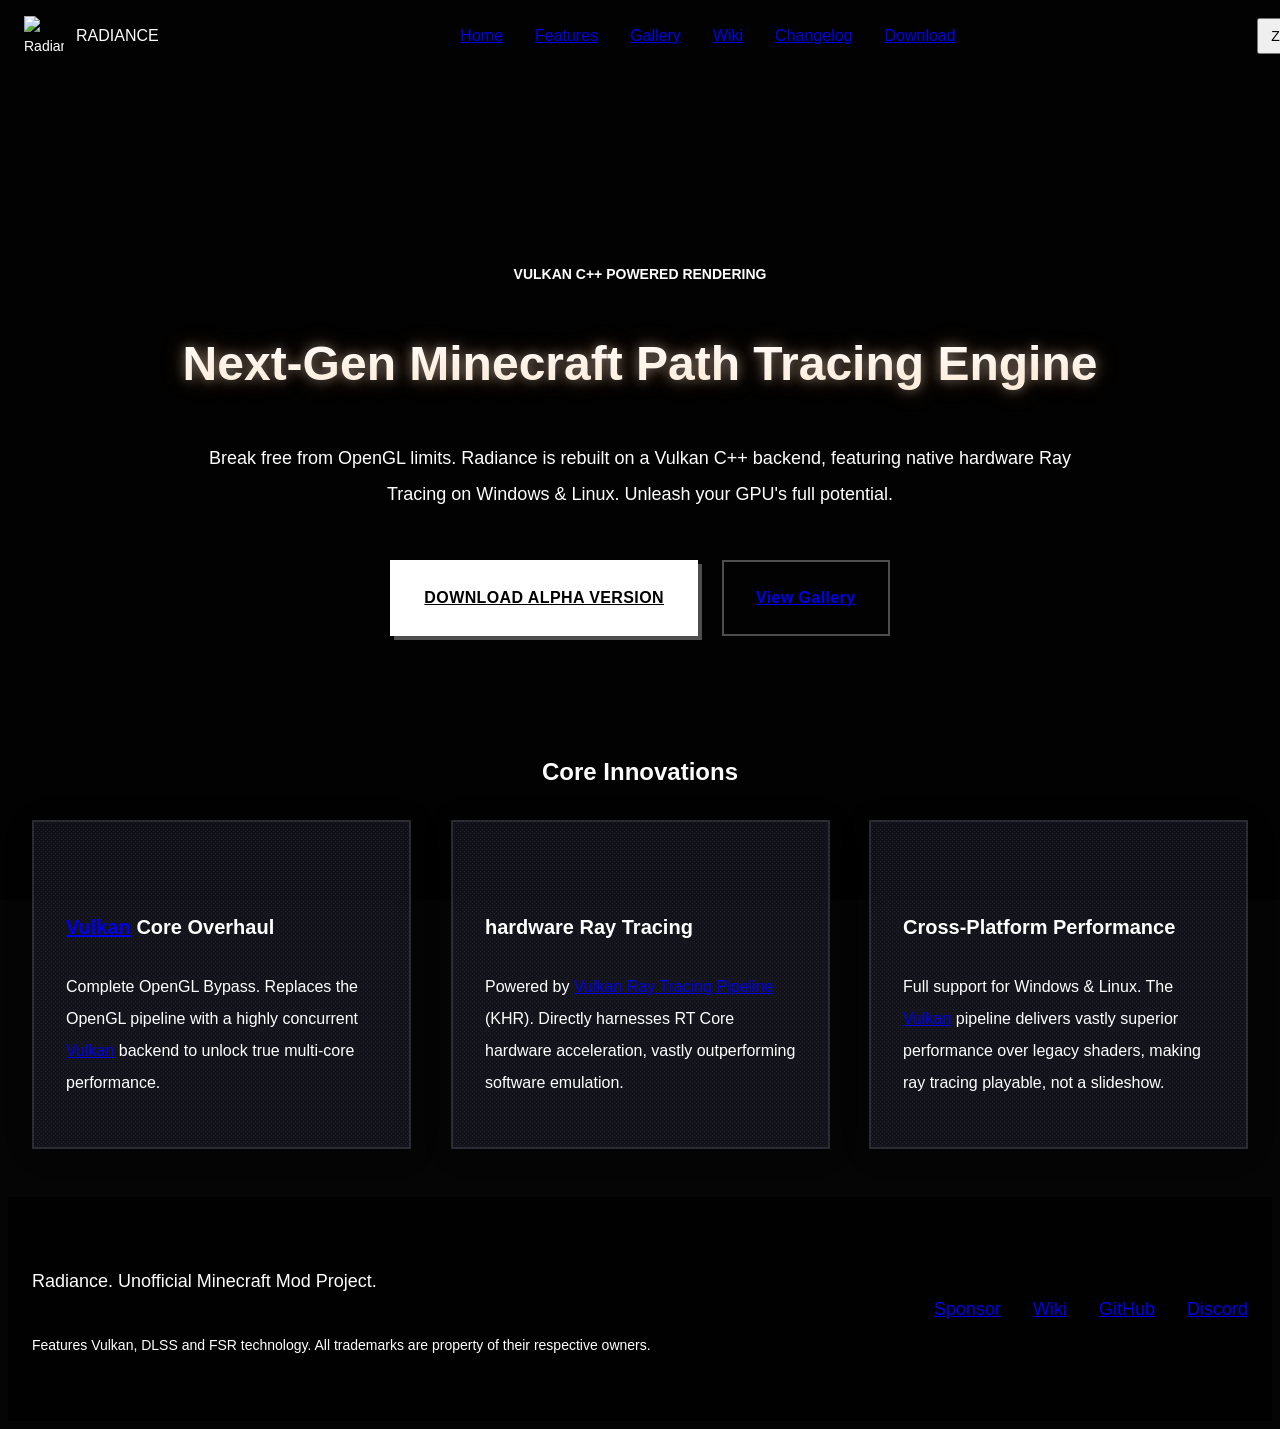
==== index.html @ 568f891e "fix: cache-bust static assets with ?v=0.1.6 and add EN fallback text for new i18n elements" ====
<!DOCTYPE html>
<html lang="en">
<head>
    <meta charset="UTF-8">
    <meta name="viewport" content="width=device-width, initial-scale=1.0">
    <title>Radiance - Minecraft Ray Tracing Mod</title>
    <link rel="icon" href="resources/logo-radiance.webp" type="image/webp">
    <meta name="description" content="Radiance - Next-Gen Minecraft Path Tracing engine mod. Rebuilt on Vulkan C++ backend, featuring native Hardware Ray Tracing support.">
    <meta name="keywords" content="Minecraft, Shader, Ray Tracing, Vulkan, Rendering, Mod, Radiance">
    <!-- Open Graph / Facebook -->
    <meta property="og:type" content="website">
    <meta property="og:url" content="https://www.minecraft-radiance.com/">
    <meta property="og:title" content="Radiance - Minecraft Ray Tracing Mod">
    <meta property="og:description" content="Radiance - Next-Gen Minecraft Path Tracing engine mod. Rebuilt on Vulkan C++ backend, featuring native Hardware Ray Tracing support.">
    <meta property="og:image" content="https://www.minecraft-radiance.com/resources/logo-radiance.webp">
    <!-- Twitter -->
    <meta property="twitter:card" content="summary_large_image">
    <meta property="twitter:url" content="https://www.minecraft-radiance.com/">
    <meta property="twitter:title" content="Radiance - Minecraft Ray Tracing Mod">
    <meta property="twitter:description" content="Radiance - Next-Gen Minecraft Path Tracing engine mod. Rebuilt on Vulkan C++ backend, featuring native Hardware Ray Tracing support.">
    <meta property="twitter:image" content="https://www.minecraft-radiance.com/resources/logo-radiance.webp">
    <!-- Preload critical font -->
    <link rel="preload" href="fonts/fusion-pixel/fusion-pixel-10px-monospaced-latin.ttf.woff2" as="font" type="font/woff2" crossorigin>

    <link rel="canonical" href="https://www.minecraft-radiance.com/">

    <script type="application/ld+json">
    {
      "@context": "https://schema.org",
      "@type": "SoftwareApplication",
      "name": "Radiance - Minecraft Ray Tracing Mod",
      "applicationCategory": "GameApplication",
      "operatingSystem": "Windows, Linux",
      "description": "Next-Gen Minecraft Path Tracing engine mod. Rebuilt on Vulkan C++ backend, featuring native Hardware Ray Tracing support.",
      "url": "https://www.minecraft-radiance.com/",
      "offers": {
        "@type": "Offer",
        "price": "0",
        "priceCurrency": "USD"
      }
    }
    </script>

    <!-- DNS preconnect for third-party CDNs -->
    <link rel="dns-prefetch" href="https://cdn.tailwindcss.com">
    <link rel="preconnect" href="https://cdn.tailwindcss.com">
    <link rel="dns-prefetch" href="https://unpkg.com">
    <link rel="preconnect" href="https://unpkg.com">
    <link rel="dns-prefetch" href="https://image.puxuan.cc">
    <link rel="preconnect" href="https://image.puxuan.cc">

    <!-- Critical inline styles (layout before Tailwind CDN loads asynchronously) -->
    <style>
        body{background:#050505;color:#fff;font-family:'Fusion Pixel',sans-serif;overflow-x:hidden;line-height:2;font-size:14px}
        #video-background{position:fixed;top:0;left:0;width:100%;height:100%;object-fit:cover;z-index:-2}
        #video-overlay{position:fixed;top:0;left:0;width:100%;height:100%;z-index:-1;pointer-events:none}
        #navbar{position:fixed;top:0;left:0;right:0;z-index:50;display:flex;justify-content:space-between;align-items:center;padding:1rem 1.5rem}
        #app-container{padding-top:5rem;min-height:100vh}
        .page-view{display:none}.page-view.active{display:block}
        .fixed{position:fixed}.hidden{display:none}.flex{display:flex}.flex-col{flex-direction:column}
        .items-center{align-items:center}.justify-center{justify-content:center}.justify-between{justify-content:space-between}
        .w-full{width:100%}.h-full{height:100%}.object-cover{object-fit:cover}
        .grid{display:grid}.grid-cols-1{grid-template-columns:repeat(1,minmax(0,1fr))}.gap-10{gap:2.5rem}
        .px-6{padding-left:1.5rem;padding-right:1.5rem}.py-12{padding-top:3rem;padding-bottom:3rem}.p-8{padding:2rem}
        .space-x-3>*+*{margin-left:.75rem}.space-x-4>*+*{margin-left:1rem}.space-x-8>*+*{margin-left:2rem}
        .space-y-6>*+*{margin-top:1.5rem}.mb-8{margin-bottom:2rem}.mb-10{margin-bottom:2.5rem}.mb-12{margin-bottom:3rem}
        .mx-auto{margin-left:auto;margin-right:auto}.max-w-5xl{max-width:64rem}.max-w-4xl{max-width:56rem}.max-w-7xl{max-width:80rem}
        .relative{position:relative}.z-10{z-index:10}.z-40{z-index:40}.z-50{z-index:50}.text-center{text-align:center}
        .inset-0{top:0;right:0;bottom:0;left:0}.min-h-\[80vh\]{min-height:80vh}.min-h-\[300px\]{min-height:300px}
        .min-h-screen{min-height:100vh}.border-b{border-bottom-width:1px}.border-t-4{border-top-width:4px}
        .aspect-video{aspect-ratio:16/9}.pointer-events-none{pointer-events:none}.uppercase{text-transform:uppercase}
        .cursor-pointer{cursor:pointer}.overflow-hidden{overflow:hidden}
        .translate-x-full{transform:translateX(100%)}
        .bg-black\/80{background:rgba(0,0,0,.8)}.bg-black\/95{background:rgba(0,0,0,.95)}.bg-black\/50{background:rgba(0,0,0,.5)}
        .w-10{width:2.5rem}.h-10{height:2.5rem}
        .px-8{padding-left:2rem;padding-right:2rem}.py-5{padding-top:1.25rem;padding-bottom:1.25rem}
        .px-3{padding-left:.75rem;padding-right:.75rem}.py-2{padding-top:.5rem;padding-bottom:.5rem}
        .space-y-8>*+*{margin-top:2rem}.mb-6{margin-bottom:1.5rem}
        .text-sm{font-size:.875rem}.text-base{font-size:1rem}.text-lg{font-size:1.125rem}
        .text-xl{font-size:1.25rem}.text-2xl{font-size:1.5rem}.text-5xl{font-size:3rem;line-height:1.25}
        .font-bold{font-weight:700}.tracking-wide{letter-spacing:.025em}
        .sm\:inline{display:inline}
        @media(min-width:640px){
            .sm\:text-base{font-size:1rem}
        }
        @media(min-width:768px){
            .md\:flex{display:flex}.md\:hidden{display:none}.md\:flex-row{flex-direction:row}
            .md\:grid-cols-3{grid-template-columns:repeat(3,minmax(0,1fr))}.md\:-mt-32{margin-top:-8rem}
            .md\:space-y-0>*+*{margin-top:0}.md\:space-x-6>*+*{margin-left:1.5rem}
        }
    </style>

    <!-- 引入外部样式表 (包含字体定义和 Firefox 优化) -->
    <!-- NOTE: bump ?v= on every release to bust CDN/browser cache for static assets -->
    <link rel="stylesheet" href="css/style.css?v=0.1.6">
</head>
<body>

    <!-- 视频背景 -->
    <video loop muted playsinline id="video-background" class="transition-opacity duration-1000 opacity-30">
        <!-- Source injected via JS for performance -->
        Your web browser does not support / 您的浏览器不支持 HTML5 视频。
    </video>
    <!-- 视频遮罩层 (用于替代滤镜以提升性能) -->
    <div id="video-overlay"></div>

    <!-- 导航栏 -->
    <nav class="fixed w-full z-50 px-6 py-4 flex justify-between items-center transition-all duration-300 border-b border-transparent bg-[#0a0a0a]/80 backdrop-blur-md" id="navbar">
        <div class="flex items-center space-x-3 cursor-pointer" id="logo-home">
            <div class="w-10 h-10 rounded-none flex items-center justify-center border-2 border-white/50 shadow-[2px_2px_0px_rgba(255,255,255,0.3)] bg-black">
                <img src="resources/logo-radiance.webp" alt="Radiance Logo" width="40" height="40" class="w-full h-full object-cover js-logo-img">
            </div>
            <span class="text-white text-base md:text-lg tracking-widest hidden sm:inline">RADIANCE</span>
        </div>
        
        <!-- 导航链接：注意 href 变成了 hash 地址 -->
        <div class="hidden md:flex space-x-8 text-base text-gray-300">
            <a href="#home" class="hover:text-orange-400 transition-colors nav-link active" data-page="home" data-i18n="nav.home">Home</a>
            <a href="#features" class="hover:text-orange-400 transition-colors nav-link" data-page="features" data-i18n="nav.features">Features</a>
            <a href="#gallery" class="hover:text-orange-400 transition-colors nav-link" data-page="gallery" data-i18n="nav.gallery">Gallery</a>
            <a href="#docs" class="hover:text-orange-400 transition-colors nav-link" data-page="docs" data-i18n="nav.docs">Wiki</a>
            <a href="#changelog" class="hover:text-orange-400 transition-colors nav-link" data-page="changelog" data-i18n="nav.changelog">Changelog</a>
            <a href="#download" class="hover:text-orange-400 transition-colors nav-link" data-page="download" data-i18n="nav.download">Download</a>
        </div>

        <div class="flex items-center space-x-4">
             <button id="lang-toggle" class="text-sm px-3 py-2 border border-white/30 hover:bg-white/10 transition-all uppercase">
                EN
            </button>
            <!-- 移动端菜单按钮 (简化版) -->
            <button id="mobile-menu-btn" class="md:hidden text-white">
                <i data-lucide="menu" class="w-6 h-6"></i>
            </button>
        </div>
    </nav>

    <!-- 移动端菜单 -->
    <div id="mobile-menu" class="fixed inset-0 z-40 bg-black/95 flex flex-col items-center justify-center space-y-8 transition-transform duration-300 translate-x-full md:hidden">
        <button id="mobile-menu-close" class="absolute top-6 right-6 text-white">
            <i data-lucide="x" class="w-8 h-8"></i>
        </button>
        <a href="#home" class="text-2xl text-gray-300 hover:text-orange-400 mobile-nav-link" data-i18n="nav.home">Home</a>
        <a href="#features" class="text-2xl text-gray-300 hover:text-orange-400 mobile-nav-link" data-i18n="nav.features">Features</a>
        <a href="#gallery" class="text-2xl text-gray-300 hover:text-orange-400 mobile-nav-link" data-i18n="nav.gallery">Gallery</a>
        <a href="#docs" class="text-2xl text-gray-300 hover:text-orange-400 mobile-nav-link" data-i18n="nav.docs">Wiki</a>
        <a href="#changelog" class="text-2xl text-gray-300 hover:text-orange-400 mobile-nav-link" data-i18n="nav.changelog">Changelog</a>
        <a href="#download" class="text-2xl text-gray-300 hover:text-orange-400 mobile-nav-link" data-i18n="nav.download">Download</a>
    </div>

    <!-- 页面容器 -->
    <main id="app-container" class="pt-20 min-h-screen">
        
        <!-- ==================== 首页视图 (Home) ==================== -->
        <div id="view-home" class="page-view active">
            <!-- 英雄区 -->
<section class="relative min-h-[80vh] flex flex-col justify-center items-center px-6">
                <div class="text-center max-w-5xl z-10">
                    <div class="text-orange-500 text-sm md:text-xl mb-8 animate-pulse tracking-[0.3em] font-bold" data-i18n="hero.subtitle">VULKAN C++ POWERED RENDERING</div>
                    <h1 class="text-5xl md:text-8xl mb-10 hero-text gradient-text leading-tight" data-i18n="hero.title">Next-Gen Minecraft Path Tracing Engine</h1>
                    <p class="text-lg md:text-xl text-gray-300 mb-12 max-w-4xl mx-auto leading-relaxed" data-i18n="hero.desc">Break free from OpenGL limits. Radiance is rebuilt on a Vulkan C++ backend, featuring native hardware Ray Tracing on Windows &amp; Linux. Unleash your GPU's full potential.</p>
                    <div class="flex flex-col md:flex-row space-y-6 md:space-y-0 md:space-x-6 justify-center">
                        <a href="#download" class="btn-primary px-8 py-5 text-sm sm:text-base flex items-center justify-center font-bold tracking-wide">
                            <i data-lucide="zap" class="mr-3 w-5 h-5"></i> <span data-i18n="hero.btn_download">Download Alpha Version</span>
                        </a>
                        <a href="#gallery" class="btn-glass px-8 py-5 text-sm sm:text-base flex items-center justify-center font-bold tracking-wide" data-i18n="hero.btn_gallery">View Gallery</a>
                    </div>
                </div>
            </section>

            <!-- 特性展示 -->
            <section class="py-12 px-6 max-w-7xl mx-auto relative z-10 md:-mt-32">
                <div class="text-center mb-20">
                    <h2 class="text-2xl md:text-3xl mb-6 text-white" data-i18n="features.title">Core Innovations</h2>
                </div>
                <div class="grid grid-cols-1 md:grid-cols-3 gap-10">
                    <div class="glass p-8 hover:translate-y-[-4px] transition-all">
                        <i data-lucide="triangle" class="w-12 h-12 mb-6 text-orange-500"></i>
                        <h3 class="text-xl mb-6 text-orange-400 font-bold" data-i18n="features.card1.title">Vulkan Core Overhaul</h3>
                        <p class="text-gray-200 text-base leading-relaxed" data-i18n="features.card1.desc">Complete OpenGL Bypass. Replaces the pipeline with a highly concurrent Vulkan backend for true multi-core performance.</p>
                    </div>
                    <div class="glass p-8 hover:translate-y-[-4px] transition-all">
                        <i data-lucide="sun" class="w-12 h-12 mb-6 text-yellow-400"></i>
                        <h3 class="text-xl mb-6 text-yellow-300 font-bold" data-i18n="features.card2.title">hardware Ray Tracing</h3>
                        <p class="text-gray-200 text-base leading-relaxed" data-i18n="features.card2.desc">Powered by Vulkan Ray Tracing Pipeline (KHR). Directly harnesses RT Core hardware acceleration, vastly outperforming software emulation.</p>
                    </div>
                    <div class="glass p-8 hover:translate-y-[-4px] transition-all">
                        <i data-lucide="trending-up" class="w-12 h-12 mb-6 text-amber-400"></i>
                        <h3 class="text-xl mb-6 text-amber-300 font-bold" data-i18n="features.card3.title">Cross-Platform Performance</h3>
                        <p class="text-gray-200 text-base leading-relaxed" data-i18n="features.card3.desc">Full support for Windows &amp; Linux. The Vulkan pipeline delivers vastly superior performance over legacy shaders, making ray tracing playable, not a slideshow.</p>
                    </div>
                </div>
            </section>
        </div>

        <!-- ==================== 光影展示视图 (Gallery) ==================== -->
        <div id="view-gallery" class="page-view max-w-7xl mx-auto px-6 py-12">
            <div class="text-center mb-16">
                <h2 class="text-4xl md:text-7xl text-white mb-6" data-i18n="gallery.title"></h2>
                <p class="text-xl md:text-2xl text-gray-400 max-w-4xl mx-auto" data-i18n="gallery.subtitle"></p>
            </div>

            <div class="grid grid-cols-1 md:grid-cols-2 gap-8">
                <!-- 视频卡片 0: Alpha 0.1.6 Showcase (Newest) -->
                <div class="glass p-0 overflow-hidden group relative" id="video-v016-card">
                    <!-- English (YouTube) -->
                    <div id="video-v016-en" class="w-full aspect-video">
                        <iframe loading="lazy" class="w-full h-full" src="https://www.youtube.com/embed/YUqNnc0EWpU?si=GTm8GVUDuS21ZzAJ" title="YouTube video player" frameborder="0" allow="accelerometer; autoplay; clipboard-write; encrypted-media; gyroscope; picture-in-picture; web-share" referrerpolicy="strict-origin-when-cross-origin" allowfullscreen></iframe>
                    </div>
                    <!-- Chinese (Bilibili) -->
                    <div id="video-v016-zh" class="hidden w-full aspect-video">
                        <iframe loading="lazy" src="https://player.bilibili.com/player.html?isOutside=true&aid=117354579105548&bvid=BV1QTaH6fErT&cid=42309127433&p=1&autoplay=0" scrolling="no" border="0" frameborder="no" framespacing="0" allowfullscreen="true" class="w-full h-full"></iframe>
                    </div>
                    <div class="absolute bottom-0 left-0 w-full p-6 bg-gradient-to-t from-black to-transparent pointer-events-none">
                        <h3 class="text-orange-400 font-bold text-lg" data-i18n="gallery.video_v016.title">Alpha v0.1.6 Showcase</h3>
                        <p class="text-gray-300 text-sm" data-i18n="gallery.video_v016.desc">DLSS / FSR frame generation, improved atmosphere, clouds, water and transparency, plus wet rain effects.</p>
                    </div>
                </div>

                <!-- 视频卡片：开发团队访谈 (仅中文 B 站源) -->
                <div class="glass p-0 overflow-hidden group relative hidden" id="video-interview-card">
                    <div class="w-full aspect-video">
                        <iframe loading="lazy" src="https://player.bilibili.com/player.html?isOutside=true&aid=116489092863315&bvid=BV1nC9sBBEjS&cid=38141627005&p=1&autoplay=0" scrolling="no" border="0" frameborder="no" framespacing="0" allowfullscreen="true" class="w-full h-full"></iframe>
                    </div>
                    <div class="absolute bottom-0 left-0 w-full p-6 bg-gradient-to-t from-black to-transparent pointer-events-none">
                        <h3 class="text-orange-400 font-bold text-lg" data-i18n="gallery.video_interview.title">Introduction to Radiance</h3>
                        <p class="text-gray-300 text-sm" data-i18n="gallery.video_interview.desc">An introduction to the Radiance project: what it is, its key features, and how to get started.</p>
                    </div>
                </div>

                <!-- 视频卡片 1: Alpha 0.1.3 Showcase (Newest) -->
                <div class="glass p-0 overflow-hidden group relative" id="video-alpha-card">
                    <!-- English (YouTube) -->
                    <div id="video-alpha-en" class="w-full aspect-video">
                        <iframe loading="lazy" class="w-full h-full" src="https://www.youtube.com/embed/e97xv0BchMA?si=882YNDYEWpZYGuhX" title="YouTube video player" frameborder="0" allow="accelerometer; autoplay; clipboard-write; encrypted-media; gyroscope; picture-in-picture; web-share" referrerpolicy="strict-origin-when-cross-origin" allowfullscreen></iframe>
                    </div>
                    <!-- Chinese (Bilibili) -->
                    <div id="video-alpha-zh" class="hidden w-full aspect-video">
                        <iframe loading="lazy" src="https://player.bilibili.com/player.html?isOutside=true&aid=116041912948011&bvid=BV18SFyzoEBw&cid=35944203736&p=1&autoplay=0" scrolling="no" border="0" frameborder="no" framespacing="0" allowfullscreen="true" class="w-full h-full"></iframe>
                    </div>
                    <div class="absolute bottom-0 left-0 w-full p-6 bg-gradient-to-t from-black to-transparent pointer-events-none">
                        <h3 class="text-orange-400 font-bold text-lg" data-i18n="gallery.video_alpha.title"></h3>
                        <p class="text-gray-300 text-sm" data-i18n="gallery.video_alpha.desc"></p>
                    </div>
                </div>

                <!-- 视频卡片 2: Radiance Official Trailer -->
                <div class="glass p-0 overflow-hidden group relative" id="video1-card">
                    <!-- English (YouTube) -->
                    <div id="video1-en" class="w-full aspect-video">
                        <iframe loading="lazy" class="w-full h-full" src="https://www.youtube.com/embed/jGIQffPM1Wg?rel=0" title="YouTube video player" frameborder="0" allow="accelerometer; autoplay; clipboard-write; encrypted-media; gyroscope; picture-in-picture; web-share" allowfullscreen></iframe>
                    </div>
                    <!-- Chinese (Bilibili) -->
                    <div id="video1-zh" class="hidden w-full aspect-video">
                        <iframe loading="lazy" src="https://player.bilibili.com/player.html?isOutside=true&aid=115820906683133&bvid=BV1NevXBCEPg&cid=35130573412&p=1&autoplay=0" scrolling="no" border="0" frameborder="no" framespacing="0" allowfullscreen="true" class="w-full h-full"></iframe>
                    </div>
                    <div class="absolute bottom-0 left-0 w-full p-6 bg-gradient-to-t from-black to-transparent pointer-events-none">
                        <h3 class="text-yellow-400 font-bold text-lg" data-i18n="gallery.video1.title"></h3>
                        <p class="text-gray-300 text-sm" data-i18n="gallery.video1.desc"></p>
                    </div>
                </div>

                <!-- 视频卡片 3: Path Tracing Showcase -->
                <div class="glass p-0 overflow-hidden group relative zoom-video-container cursor-pointer">
                    <!-- 播放按钮遮罩 -->
                    <div class="absolute inset-0 flex items-center justify-center z-10 bg-black/20 group-hover:bg-black/40 transition-all">
                        <div class="w-16 h-16 rounded-full border-2 border-white/50 flex items-center justify-center bg-black/20 backdrop-blur-sm group-hover:scale-110 group-hover:border-yellow-500 transition-all shadow-xl">
                            <i data-lucide="play" class="w-8 h-8 text-white fill-white ml-1"></i>
                        </div>
                    </div>
                    <video loop muted playsinline oncontextmenu="return false;" class="w-full aspect-video object-cover" poster="resources/room-walkthrough.webp">
                        <source src="https://image.puxuan.cc/PicGo/room-walkthrough.mp4" type="video/mp4">
                    </video>
                    <div class="absolute bottom-0 left-0 w-full p-6 bg-gradient-to-t from-black to-transparent pointer-events-none">
                        <h3 class="text-amber-400 font-bold text-lg" data-i18n="gallery.video2.title">Path Tracing Showcase</h3>
                        <p class="text-gray-300 text-sm" data-i18n="gallery.video2.desc">Complex light bounces and physical materials.</p>
                    </div>
                </div>
            </div>
            
            <div class="mt-12 text-center">
                 <p class="text-gray-500 italic">More videos coming soon...</p>
            </div>
        </div>

        <!-- ==================== 特性详情视图 (Features) ==================== -->
        <div id="view-features" class="page-view max-w-7xl mx-auto px-6 py-12">
<div class="text-center mb-16">
                <h2 class="text-4xl md:text-7xl text-white mb-6" data-i18n="features_page.title"></h2>
                <p class="text-xl md:text-2xl text-gray-300 max-w-4xl mx-auto leading-relaxed" data-i18n="features_page.subtitle"></p>
            </div>

            <!-- Feature Block 1: Ray Tracing -->
            <div class="flex flex-col md:flex-row items-center gap-12 mb-20">
                <div class="w-full md:w-1/2 glass p-0 min-h-[300px] flex items-center justify-center bg-black/50 zoom-container group">
                    <img id="img-feature-rt" src="https://image.puxuan.cc/PicGo/woods.webp" alt="Ray Tracing" width="800" height="600" class="w-full h-full object-cover min-h-[300px]" loading="lazy"
                         onerror="this.src='https://placehold.co/800x600/1a1a1a/orange?text=RTX+Preview'; this.onerror=null;">
                    <div class="text-center p-10 hidden w-full h-full flex flex-col justify-center items-center absolute inset-0">
                         <!-- Fallback Icon if image missing -->
                        <i data-lucide="sun" class="w-16 h-16 text-orange-500 mb-4"></i>
                        <span class="text-gray-500 text-xs">RTX VISUALIZATION</span>
                    </div>
                </div>
                <div class="w-full md:w-1/2 glass p-8 rounded-xl bg-black/40">
                    <h2 class="text-3xl text-orange-400 mb-6 font-bold" data-i18n="features_page.rt.title"></h2>
                    <p class="text-gray-200 text-lg leading-relaxed mb-8" data-i18n="features_page.rt.desc"></p>
                    <ul class="space-y-4 text-base text-gray-300">
                        <li class="flex items-center"><i data-lucide="check" class="w-5 h-5 mr-3 text-green-500"></i> <span data-i18n="features_page.rt.point1"></span></li>
                        <li class="flex items-center"><i data-lucide="check" class="w-5 h-5 mr-3 text-green-500"></i> <span data-i18n="features_page.rt.point2"></span></li>
                    </ul>
                </div>
            </div>

            <!-- Feature Block 2: Interaction -->
            <div class="flex flex-col md:flex-row-reverse items-center gap-12 mb-20">
                <div class="w-full md:w-1/2 glass p-0 min-h-[300px] flex items-center justify-center bg-black/50 zoom-container group">
                    <img id="img-feature-interact" src="https://image.puxuan.cc/PicGo/gloom.webp" alt="Dynamic Interaction" width="800" height="600" class="w-full h-full object-cover min-h-[300px]" loading="lazy"
                         onerror="this.src='https://placehold.co/800x600/1a1a1a/3b82f6?text=Interaction'; this.onerror=null;">
                    <div class="text-center p-10 hidden w-full h-full flex flex-col justify-center items-center absolute inset-0">
                        <i data-lucide="hand" class="w-16 h-16 text-blue-500 mb-4"></i>
                        <span class="text-gray-500 text-xs">DYNAMIC INTERACTION</span>
                    </div>
                </div>
                <div class="w-full md:w-1/2 glass p-8 rounded-xl bg-black/40">
                    <h2 class="text-3xl text-blue-400 mb-6 font-bold" data-i18n="features_page.interact.title"></h2>
                    <p class="text-gray-200 text-lg leading-relaxed mb-8" data-i18n="features_page.interact.desc"></p>
                    <ul class="space-y-4 text-base text-gray-300">
                        <li class="flex items-center"><i data-lucide="check" class="w-5 h-5 mr-3 text-green-500"></i> <span data-i18n="features_page.interact.point1"></span></li>
                        <li class="flex items-center"><i data-lucide="check" class="w-5 h-5 mr-3 text-green-500"></i> <span data-i18n="features_page.interact.point2"></span></li>
                    </ul>
                </div>
            </div>

            <!-- Feature Block 3: Upscaling -->
            <div class="flex flex-col md:flex-row items-center gap-12 mb-20">
                <div class="w-full md:w-1/2 glass p-0 min-h-[300px] flex items-center justify-center bg-black/50 zoom-container group">
                    <img id="img-feature-upscale" src="https://image.puxuan.cc/PicGo/underground.webp" alt="Deep Learning Upscaling" width="800" height="600" class="w-full h-full object-cover min-h-[300px]" loading="lazy"
                         onerror="this.src='https://placehold.co/800x600/1a1a1a/eab308?text=DLSS+Upscaling'; this.onerror=null;">
                     <div class="text-center p-10 hidden w-full h-full flex flex-col justify-center items-center absolute inset-0">
                        <i data-lucide="zap" class="w-16 h-16 text-yellow-500 mb-4"></i>
                        <span class="text-gray-500 text-xs">DLSS / FSR</span>
                    </div>
                </div>
                <div class="w-full md:w-1/2 glass p-8 rounded-xl bg-black/40">
                    <h2 class="text-3xl text-yellow-400 mb-6 font-bold flex items-center">
                        <span data-i18n="features_page.upscale.title"></span>
                        <span class="ml-4 text-xs px-2 py-1 border border-yellow-500/50 text-yellow-500 bg-yellow-500/10 uppercase" data-i18n="features_page.upscale.status"></span>
                    </h2>
                    <p class="text-gray-200 text-lg leading-relaxed mb-8" data-i18n="features_page.upscale.desc"></p>
                    <ul class="space-y-4 text-base text-gray-300">
                        <li class="flex items-center"><i data-lucide="check" class="w-5 h-5 mr-3 text-green-500"></i> <span data-i18n="features_page.upscale.point1"></span></li>
                        <li class="flex items-center"><i data-lucide="check" class="w-5 h-5 mr-3 text-green-500"></i> <span data-i18n="features_page.upscale.point2"></span></li>
                        <li class="flex items-center"><i data-lucide="check" class="w-5 h-5 mr-3 text-green-500"></i> <span data-i18n="features_page.upscale.point3"></span></li>
                    </ul>
                </div>
            </div>

            <!-- Feature Block 4: PBR Materials -->
            <div class="flex flex-col md:flex-row-reverse items-center gap-12 mb-20">
                <div class="w-full md:w-1/2 glass p-0 min-h-[300px] flex items-center justify-center bg-black/50 zoom-container group">
                    <img id="img-feature-pbr" src="https://image.puxuan.cc/PicGo/pbr.webp" alt="PBR Materials" width="800" height="600" class="w-full h-full object-cover min-h-[300px]" loading="lazy"
                         onerror="this.src='https://placehold.co/800x600/1a1a1a/orange?text=PBR+Preview'; this.onerror=null;">
                </div>
                <div class="w-full md:w-1/2 glass p-8 rounded-xl bg-black/40">
                    <h2 class="text-3xl text-emerald-400 mb-6 font-bold" data-i18n="features_page.pbr.title"></h2>
                    <p class="text-gray-200 text-lg leading-relaxed mb-8" data-i18n="features_page.pbr.desc"></p>
                    <ul class="space-y-4 text-base text-gray-300">
                        <li class="flex items-center"><i data-lucide="check" class="w-5 h-5 mr-3 text-green-500"></i> <span data-i18n="features_page.pbr.point1"></span></li>
                        <li class="flex items-center"><i data-lucide="check" class="w-5 h-5 mr-3 text-green-500"></i> <span data-i18n="features_page.pbr.point2"></span></li>
                    </ul>
                </div>
            </div>

            <!-- Feature Block 5: Dynamic Pipeline -->
            <div class="flex flex-col md:flex-row items-center gap-12 mb-20">
                <div class="w-full md:w-1/2 glass p-0 min-h-[300px] flex items-center justify-center bg-black/50 zoom-container group">
                    <img id="img-feature-pipeline" src="https://image.puxuan.cc/PicGo/pipeline.webp" alt="Dynamic Pipeline" width="800" height="600" class="w-full h-full object-cover min-h-[300px]" loading="lazy"
                         onerror="this.src='https://placehold.co/800x600/1a1a1a/orange?text=Pipeline+Preview'; this.onerror=null;">
                </div>
                <div class="w-full md:w-1/2 glass p-8 rounded-xl bg-black/40">
                    <h2 class="text-3xl text-violet-400 mb-6 font-bold" data-i18n="features_page.pipeline.title"></h2>
                    <p class="text-gray-200 text-lg leading-relaxed mb-8" data-i18n="features_page.pipeline.desc"></p>
                    <ul class="space-y-4 text-base text-gray-300">
                        <li class="flex items-center"><i data-lucide="layers" class="w-5 h-5 mr-3 text-indigo-400"></i> <span data-i18n="features_page.pipeline.point1"></span></li>
                        <li class="flex items-center"><i data-lucide="zap" class="w-5 h-5 mr-3 text-yellow-400"></i> <span data-i18n="features_page.pipeline.point2"></span></li>
                    </ul>
                </div>
            </div>

            <!-- Feature Block 6: Compatibility -->
            <div class="flex flex-col md:flex-row-reverse items-center gap-12 mb-20">
                <div class="w-full md:w-1/2 glass p-0 min-h-[300px] flex items-center justify-center bg-black/50 zoom-container group">
                    <img id="img-feature-compat" src="https://raw.githubusercontent.com/Minecraft-Radiance/Radiance/948b29a35328ee812b9aa566fc8de2789100291a/.assets/cover-0.1.6.png" alt="Compatibility" width="800" height="600" class="w-full h-full object-cover min-h-[300px]" loading="lazy"
                         onerror="this.src='https://placehold.co/800x600/1a1a1a/22d3ee?text=Compatibility'; this.onerror=null;">
                </div>
                <div class="w-full md:w-1/2 glass p-8 rounded-xl bg-black/40">
                    <h2 class="text-3xl text-cyan-400 mb-6 font-bold" data-i18n="features_page.compat.title">Cross-Version & Mod Compatibility</h2>
                    <p class="text-gray-200 text-lg leading-relaxed mb-8" data-i18n="features_page.compat.desc">One Radiance build covering mainstream MC versions, loaders and popular content mods.</p>
                    <ul class="space-y-4 text-base text-gray-300">
                        <li class="flex items-center"><i data-lucide="layers" class="w-5 h-5 mr-3 text-cyan-400"></i> <span data-i18n="features_page.compat.point1">1.20.1 / 1.21.1 / 1.21.4 × Fabric / Forge / NeoForge — nine version and loader combinations</span></li>
                        <li class="flex items-center"><i data-lucide="puzzle" class="w-5 h-5 mr-3 text-cyan-400"></i> <span data-i18n="features_page.compat.point2">Ray-traced Distant Horizons terrain + Flywheel / Create and Sable rendering support</span></li>
                    </ul>
                </div>
            </div>
        </div>
<!-- ==================== 文档视图 (Docs) ==================== -->
        <div id="view-docs" class="page-view max-w-4xl mx-auto px-6 py-12">
            <div class="glass p-10 markdown">
                <h2 class="text-3xl md:text-5xl text-white mb-8 border-b border-white/10 pb-4" data-i18n="docs.install.main_title"></h2>
                
                <h3 data-i18n="docs.install.req_title"></h3>
                <p data-i18n="docs.install.req_list" />

                <h3 data-i18n="docs.install.install_title"></h3>
                <p data-i18n="docs.install.install_step" />
            </div>
        </div>

        <!-- ==================== 更新日志视图 (Changelog) ==================== -->
        <div id="view-changelog" class="page-view max-w-4xl mx-auto px-6 py-12">
            <h2 class="text-2xl md:text-3xl text-white mb-10 text-center" data-i18n="changelog.main_title"></h2>
            
            <div class="space-y-8">
                <!-- v0.1.6 -->
                <div class="glass p-8 relative border-l-4 border-orange-500">
                    <div class="absolute top-4 right-4 bg-orange-900/50 text-yellow-400 px-3 py-1 text-[12px] border border-orange-500" data-i18n="changelog.v0_1_6.badge"></div>
                    <h2 class="text-xl text-white mb-2" data-i18n="changelog.v0_1_6.title"></h2>
                    <div class="text-gray-500 text-[12px] mb-6" data-i18n="changelog.v0_1_6.date"></div>
                    <ul class="list-disc list-inside space-y-2 text-sm text-gray-300 mb-6">
                        <li data-i18n="changelog.v0_1_6.item1"></li>
                        <li data-i18n="changelog.v0_1_6.item2"></li>
                        <li data-i18n="changelog.v0_1_6.item3"></li>
                        <li data-i18n="changelog.v0_1_6.item4"></li>
                        <li data-i18n="changelog.v0_1_6.item5"></li>
                        <li data-i18n="changelog.v0_1_6.item6"></li>
                        <li data-i18n="changelog.v0_1_6.item7"></li>
                        <li data-i18n="changelog.v0_1_6.item8"></li>
                        <li data-i18n="changelog.v0_1_6.item9"></li>
                        <li data-i18n="changelog.v0_1_6.item10"></li>
                        <li data-i18n="changelog.v0_1_6.item11"></li>
                        <li data-i18n="changelog.v0_1_6.item12"></li>
                    </ul>
                </div>

                <!-- v0.1.5 -->
                <div class="glass p-8 relative border-l-4 border-orange-500">
                    <div class="absolute top-4 right-4 bg-orange-900/50 text-yellow-400 px-3 py-1 text-[12px] border border-orange-500" data-i18n="changelog.v0_1_5.badge"></div>
                    <h2 class="text-xl text-white mb-2" data-i18n="changelog.v0_1_5.title"></h2>
                    <div class="text-gray-500 text-[12px] mb-6" data-i18n="changelog.v0_1_5.date"></div>
                    <ul class="list-disc list-inside space-y-2 text-sm text-gray-300 mb-6">
                        <li data-i18n="changelog.v0_1_5.item1"></li>
                        <li data-i18n="changelog.v0_1_5.item2"></li>
                        <li data-i18n="changelog.v0_1_5.item3"></li>
                        <li data-i18n="changelog.v0_1_5.item4"></li>
                        <li data-i18n="changelog.v0_1_5.item5"></li>
                        <li data-i18n="changelog.v0_1_5.item6"></li>
                        <li data-i18n="changelog.v0_1_5.item7"></li>
                        <li data-i18n="changelog.v0_1_5.item8"></li>
                    </ul>
                </div>

                <!-- v0.1.4 -->
                <div class="glass p-8 relative border-l-4 border-orange-500">
                    <div class="absolute top-4 right-4 bg-orange-900/50 text-yellow-400 px-3 py-1 text-[12px] border border-orange-500" data-i18n="changelog.v0_1_4.badge"></div>
                    <h2 class="text-xl text-white mb-2" data-i18n="changelog.v0_1_4.title"></h2>
                    <div class="text-gray-500 text-[12px] mb-6" data-i18n="changelog.v0_1_4.date"></div>
                    <ul class="list-disc list-inside space-y-2 text-sm text-gray-300 mb-6">
                        <li data-i18n="changelog.v0_1_4.item1"></li>
                        <li data-i18n="changelog.v0_1_4.item2"></li>
                        <li data-i18n="changelog.v0_1_4.item3"></li>
                        <li data-i18n="changelog.v0_1_4.item4"></li>
                        <li data-i18n="changelog.v0_1_4.item5"></li>
                        <li data-i18n="changelog.v0_1_4.item6"></li>
                        <li data-i18n="changelog.v0_1_4.item7"></li>
                        <li data-i18n="changelog.v0_1_4.item8"></li>
                        <li data-i18n="changelog.v0_1_4.item9"></li>
                    </ul>
                </div>

                <!-- v0.1.3 -->
                <div class="glass p-8 relative border-l-4 border-orange-500">
                    <div class="absolute top-4 right-4 bg-orange-900/50 text-yellow-400 px-3 py-1 text-[12px] border border-orange-500" data-i18n="changelog.v0_1_3.badge"></div>
                    <h2 class="text-xl text-white mb-2" data-i18n="changelog.v0_1_3.title"></h2>
                    <div class="text-gray-500 text-[12px] mb-6" data-i18n="changelog.v0_1_3.date"></div>
                    <ul class="list-disc list-inside space-y-2 text-sm text-gray-300 mb-6">
                        <li data-i18n="changelog.v0_1_3.item1"></li>
                        <li data-i18n="changelog.v0_1_3.item2"></li>
                        <li data-i18n="changelog.v0_1_3.item3"></li>
                        <li data-i18n="changelog.v0_1_3.item4"></li>
                        <li data-i18n="changelog.v0_1_3.item5"></li>
                        <li data-i18n="changelog.v0_1_3.item6"></li>
                        <li data-i18n="changelog.v0_1_3.item7"></li>
                        <li data-i18n="changelog.v0_1_3.item8"></li>
                        <li data-i18n="changelog.v0_1_3.item9"></li>
                        <li data-i18n="changelog.v0_1_3.item10"></li>
                        <li data-i18n="changelog.v0_1_3.item11"></li>
                    </ul>
                </div>

                <!-- v0.1.2 -->
                <div class="glass p-8 relative border-l-4 border-orange-500">
                    <div class="absolute top-4 right-4 bg-orange-900/50 text-yellow-400 px-3 py-1 text-[12px] border border-orange-500" data-i18n="changelog.v0_1_2.badge"></div>
                    <h2 class="text-xl text-white mb-2" data-i18n="changelog.v0_1_2.title"></h2>
                    <div class="text-gray-500 text-[12px] mb-6" data-i18n="changelog.v0_1_2.date"></div>
                    <ul class="list-disc list-inside space-y-2 text-sm text-gray-300">
                        <li data-i18n="changelog.v0_1_2.item1"></li>
                        <li data-i18n="changelog.v0_1_2.item2"></li>
                    </ul>
                </div>

                <!-- v0.1.1 -->
                <div class="glass p-8 relative border-l-4 border-orange-500">
                    <div class="absolute top-4 right-4 bg-orange-900/50 text-yellow-400 px-3 py-1 text-[12px] border border-orange-500" data-i18n="changelog.v0_1_1.badge"></div>
                    <h2 class="text-xl text-white mb-2" data-i18n="changelog.v0_1_1.title"></h2>
                    <div class="text-gray-500 text-[12px] mb-6" data-i18n="changelog.v0_1_1.date"></div>
                    <ul class="list-disc list-inside space-y-2 text-sm text-gray-300">
                        <li data-i18n="changelog.v0_1_1.item1"></li>
                    </ul>
                </div>

                <!-- v0.1.0 -->
                <div class="glass p-8 relative border-l-4 border-orange-500">
                    <div class="absolute top-4 right-4 bg-orange-900/50 text-yellow-400 px-3 py-1 text-[12px] border border-orange-500" data-i18n="changelog.v0_1_0.badge"></div>
                    <h2 class="text-xl text-white mb-2" data-i18n="changelog.v0_1_0.title"></h2>
                    <div class="text-gray-500 text-[12px] mb-6" data-i18n="changelog.v0_1_0.date"></div>
                    <ul class="list-disc list-inside space-y-2 text-sm text-gray-300">
                        <li data-i18n="changelog.v0_1_0.item1"></li>
                        <li data-i18n="changelog.v0_1_0.item2"></li>
                        <li data-i18n="changelog.v0_1_0.item3"></li>
                    </ul>
                </div>
            </div>
        </div>

        <!-- ==================== 下载视图 (Download) ==================== -->
        <div id="view-download" class="page-view max-w-3xl mx-auto px-6 py-12 text-center">
            <div class="glass p-12">
                <i data-lucide="download-cloud" class="w-16 h-16 mx-auto text-orange-400 mb-6"></i>
                <h2 class="text-2xl text-white mb-8" data-i18n="download.title"></h2>
                
                <div class="grid grid-cols-1 gap-6 max-w-2xl mx-auto">
                    <!-- CurseForge -->
                    <a href="https://www.curseforge.com/minecraft/mc-mods/radiance" target="_blank" rel="noopener noreferrer" class="btn-primary py-6 flex flex-col items-center justify-center group border-orange-500/50">
                        <span class="text-base mb-2 font-bold" data-i18n="download.curseforge.title"></span>
                        <span class="text-sm text-gray-700 font-medium group-hover:text-black" data-i18n="download.windows_only.meta"></span>
                    </a>

                    <!-- Modrinth Windows -->
                    <a href="https://modrinth.com/mod/radiance-mod-windows" target="_blank" rel="noopener noreferrer" class="btn-primary py-6 flex flex-col items-center justify-center group border-orange-500/50">
                        <span class="text-base mb-2 font-bold" data-i18n="download.modrinth_windows.title"></span>
                        <span class="text-sm text-gray-700 font-medium group-hover:text-black" data-i18n="download.windows_only.meta"></span>
                    </a>

                    <!-- Modrinth Linux -->
                    <a href="https://modrinth.com/mod/radiance-mod-linux" target="_blank" rel="noopener noreferrer" class="btn-primary py-6 flex flex-col items-center justify-center group border-orange-500/50">
                        <span class="text-base mb-2 font-bold" data-i18n="download.modrinth_linux.title"></span>
                        <span class="text-sm text-gray-700 font-medium group-hover:text-black" data-i18n="download.linux_only.meta"></span>
                    </a>

                    <!-- GitHub Release -->
                    <a href="https://github.com/Minecraft-Radiance/Radiance/releases/tag/v0.1.6-alpha" target="_blank" rel="noopener noreferrer" class="btn-primary py-6 flex flex-col items-center justify-center group border-orange-500/50">
                        <span class="text-base mb-2 font-bold" data-i18n="download.github.title"></span>
                        <span class="text-sm text-gray-700 font-medium group-hover:text-black" data-i18n="download.preview.meta"></span>
                    </a>

                    <a href="#docs" class="btn-glass py-6 flex items-center justify-center font-bold tracking-wide uppercase hover:bg-white/10 transition-colors" data-i18n="download.btn_docs">
                    </a>

                    <!-- Buy Me a Coffee -->
                    <a href="https://buymeacoffee.com/radiance.mod" target="_blank" rel="noopener noreferrer" class="btn-glass py-6 flex items-center justify-center font-bold tracking-wide uppercase border-yellow-500/50 text-yellow-500 hover:bg-yellow-500/10 transition-colors">
                        <i data-lucide="coffee" class="mr-3 w-6 h-6"></i> <span data-i18n="download.buymeacoffee"></span>
                    </a>
                </div>
            </div>
        </div>

    </main>

    <!-- 灯箱容器 -->
    <div id="lightbox" class="hidden fixed inset-0 z-[9999] bg-black/95 backdrop-blur-md justify-center items-center p-8 transition-opacity duration-300 opacity-0">
        <!-- 图片容器 -->
        <img id="lightbox-img" src="" alt="Enlarged View" class="hidden max-w-full max-h-full object-contain shadow-2xl border border-white/10">
        <!-- 视频容器 -->
        <video id="lightbox-video" controls controlsList="nodownload" oncontextmenu="return false;" class="hidden max-w-full max-h-full shadow-2xl border border-white/10 focus:outline-none transition-transform duration-300">
            Your browser does not support the video tag.
        </video>
        
        <!-- 移动端旋转按钮 (仅在视频模式下显示) -->
        <button id="lightbox-rotate-btn" class="hidden md:hidden absolute bottom-8 left-8 text-white/70 hover:text-white bg-black/50 p-3 rounded-full backdrop-blur-sm border border-white/10 z-50">
            <i data-lucide="rotate-cw" class="w-6 h-6"></i>
        </button>

        <!-- 关闭按钮提示 -->
        <button class="absolute top-6 right-6 text-white/50 hover:text-white transition-colors z-50">
            <i data-lucide="x" class="w-10 h-10"></i>
        </button>
    </div>

    <!-- 页脚 -->
    <footer class="py-12 border-t-4 border-white/10 px-6 bg-black/80 relative z-10">
        <div class="max-w-7xl mx-auto flex flex-col md:flex-row justify-between items-center text-gray-500 text-lg">
            <div class="flex flex-col mb-4 md:mb-0">
                <p data-i18n="footer.copyright">Radiance. Unofficial Minecraft Mod Project.</p>
                <p class="text-sm mt-2 opacity-50" data-i18n="footer.credits">Features Vulkan, DLSS and FSR technology. All trademarks are property of their respective owners.</p>
            </div>
            <div class="flex space-x-8">
                <a href="https://buymeacoffee.com/radiance.mod" target="_blank" class="hover:text-orange-400" data-i18n="footer.sponsor">Sponsor</a>
                <a href="#docs" class="hover:text-orange-400">Wiki</a>
                <a href="https://github.com/Minecraft-Radiance/Radiance" target="_blank" class="hover:text-orange-400">GitHub</a>
                <a href="https://discord.gg/y4Uzf6acqk" target="_blank" class="hover:text-orange-400">Discord</a>
            </div>
        </div>
    </footer>

    <!-- Deferred: Tailwind CDN generates CSS after parse, non-blocking -->
    <script src="https://cdn.tailwindcss.com" defer></script>

    <script src="https://unpkg.com/lucide@1.49.0/dist/umd/lucide.min.js" defer></script>
    <script src="js/translations.js?v=0.1.6" defer></script>
    <script src="js/config.js?v=0.1.6" defer></script>
    <script src="js/i18n.js?v=0.1.6" defer></script>
    <script src="js/router.js?v=0.1.6" defer></script>
    <script src="js/ui.js?v=0.1.6" defer></script>
    <script src="js/main.js?v=0.1.6" defer></script>
</body>
</html>
---- css/style.css ----
@font-face {
            font-family: 'Fusion Pixel';
            src: url('../fonts/fusion-pixel/fusion-pixel-10px-monospaced-latin.ttf.woff2') format('woff2');
            font-weight: normal;
            font-style: normal;
            font-display: swap;
            unicode-range: U+0020-007E, U+00A0-00FF, U+2000-206F, U+2070-209F, U+20A0-20CF, U+2100-214F, U+2150-218F, U+2190-21FF, U+2200-22FF, U+2300-23FF, U+2400-243F, U+2440-245F, U+2460-24FF, U+2500-257F, U+2580-259F, U+25A0-25FF, U+2600-26FF, U+2700-27BF, U+27C0-27EF, U+27F0-27FF, U+2800-28FF, U+2900-297F, U+2980-29FF, U+2A00-2AFF, U+2B00-2BFF, U+2C00-2C5F, U+2C60-2C7F, U+2C80-2CFF, U+2D00-2D2F, U+2D30-2D7F, U+2D80-2DFF, U+2E00-2E7F, U+2E80-2EFF, U+2F00-2FDF, U+2FF0-2FFF;
        }
        @font-face {
            font-family: 'Fusion Pixel';
            src: url('../fonts/fusion-pixel/fusion-pixel-10px-monospaced-ja.ttf.woff2') format('woff2');
            font-weight: normal;
            font-style: normal;
            font-display: swap;
            unicode-range: U+3040-309F, U+30A0-30FF, U+31F0-31FF, U+FF00-FFEF, U+4E00-9FFF;
        }
        @font-face {
            font-family: 'Fusion Pixel';
            src: url('../fonts/fusion-pixel/fusion-pixel-10px-monospaced-ko.ttf.woff2') format('woff2');
            font-weight: normal;
            font-style: normal;
            font-display: swap;
            unicode-range: U+AC00-D7A3, U+1100-11FF, U+3130-318F;
        }
        @font-face {
            font-family: 'Fusion Pixel';
            src: url('../fonts/fusion-pixel/fusion-pixel-10px-monospaced-zh_hans.ttf.woff2') format('woff2');
            font-weight: normal;
            font-style: normal;
            font-display: swap;
            unicode-range: U+20-7E, U+2000-206F, U+2500-25FF, U+2600-26FF, U+2700-27BF, U+2E80-2EFF, U+2F00-2FDF, U+3000-303F, U+3040-309F, U+30A0-30FF, U+3100-312F, U+3130-318F, U+3200-32FF, U+3300-33FF, U+3400-4DBF, U+4E00-9FFF, U+F900-FAFF, U+FE30-FE4F, U+FF00-FFEF;
        }
        @font-face {
            font-family: 'Fusion Pixel';
            src: url('../fonts/fusion-pixel/fusion-pixel-10px-monospaced-zh_hant.ttf.woff2') format('woff2');
            font-weight: normal;
            font-style: normal;
            font-display: swap;
            unicode-range: U+20-7E, U+2000-206F, U+2500-25FF, U+2600-26FF, U+2700-27BF, U+2E80-2EFF, U+2F00-2FDF, U+3000-303F, U+3040-309F, U+30A0-30FF, U+3100-312F, U+3130-318F, U+3200-32FF, U+3300-33FF, U+3400-4DBF, U+4E00-9FFF, U+F900-FAFF, U+FE30-FE4F, U+FF00-FFEF, U+20000-2A6DF, U+2F800-2FA1F;
        }
        
        body {
            font-family: 'Fusion Pixel', sans-serif;
            background-color: #050505;
            color: #ffffff;
            overflow-x: hidden;
            line-height: 2.0;
            font-size: 14px;
        }

        .glass {
            background: rgba(42, 42, 60, 0.4);
            backdrop-filter: blur(10px);
            -webkit-backdrop-filter: blur(10px);
            border: 2px solid rgba(255, 255, 255, 0.1);
            box-shadow: 0 4px 30px rgba(0, 0, 0, 0.1);
            background-image: url("data:image/svg+xml,%3Csvg xmlns='http://www.w3.org/2000/svg' width='4' height='4' viewBox='0 0 4 4'%3E%3Cpath fill='%239C92AC' fill-opacity='0.1' d='M1 3h1v1H1V3zm2-2h1v1H3V1z'%3E%3C/path%3E%3C/svg%3E");
            transition: border-color 0.3s ease, transform 0.3s ease, box-shadow 0.3s ease;
            will-change: transform;
        }
        
        .glass:hover {
             border-color: rgba(251, 146, 60, 0.5);
        }

        #video-background {
            position: fixed;
            top: 0;
            left: 0;
            width: 100%;
            height: 100%;
            object-fit: cover;
            z-index: -2;
            /* Filter removed for performance */
        }
        
        #video-overlay {
            position: fixed;
            top: 0;
            left: 0;
            width: 100%;
            height: 100%;
            background-color: rgba(0,0,0,0.5);
            z-index: -1;
            pointer-events: none;
        }

        .hero-text {
            text-shadow: 
                0 0 12px rgba(255, 255, 255, 0.4), 
                0 0 25px rgba(251, 146, 60, 0.3);
            line-height: 1.5;
        }

        .gradient-text {
            background: linear-gradient(180deg, #ffffff 40%, #ffedd5 100%);
            -webkit-background-clip: text;
            -webkit-text-fill-color: transparent;
        }

        .btn-primary {
            background: #fff;
            color: #000;
            transition: transform 0.2s, box-shadow 0.2s, background-color 0.2s;
            border: 2px solid #fff;
            box-shadow: 4px 4px 0px rgba(255,255,255,0.3);
            text-transform: uppercase;
        }

        .btn-primary:hover {
            transform: translate(-2px, -2px);
            box-shadow: 6px 6px 0px rgba(255,255,255,0.5);
            background-color: #fed7aa;
        }
        
        .btn-glass {
            border: 2px solid rgba(255, 255, 255, 0.3);
            transition: background-color 0.2s, border-color 0.2s;
        }
        
        .btn-glass:hover {
             background: rgba(255,255,255,0.1);
             border-color: #fff;
        }

        .btn-play {
            transition: transform 0.3s cubic-bezier(0.34, 1.56, 0.64, 1), border-color 0.3s ease;
        }

        /* 页面切换动画 */
        .page-view {
            display: none;
            animation: fadeIn 0.5s ease-in-out;
        }

        .page-view.active {
            display: block;
        }

        @keyframes fadeIn {
            from { opacity: 0; transform: translateY(10px); }
            to { opacity: 1; transform : translateY(0); }
        }

        /* 简单的 Markdown 样式模拟 */
        .markdown h3 { color: #fbbf24; margin-top: 2.5rem; margin-bottom: 1.25rem; font-size: 1.5rem; font-weight: bold; }
        .markdown p { margin-bottom: 1.5rem; color: #d1d5db; font-size: 1.125rem; line-height: 1.8; }
        .markdown ul { list-style-type: square; margin-left: 1.5rem; color: #9ca3af; margin-bottom: 1.5rem; font-size: 1.125rem; }
        .markdown code { background: rgba(0,0,0,0.5); padding: 2px 8px; border-radius: 4px; font-family: monospace; color: #fbbf24; font-size: 1rem; word-break: break-all; }
        .markdown a { color: #fbbf24; text-decoration: underline; }

        /* 灯箱 (Lightbox) 样式 */
        .zoom-container {
            cursor: zoom-in;
            position: relative;
            overflow: hidden;
        }
        
        .zoom-container::after {
            content: 'Click to Zoom';
            position: absolute;
            bottom: 0;
            left: 0;
            width: 100%;
            padding: 8px;
            background: rgba(0,0,0,0.6);
            color: white;
            text-align: center;
            font-size: 10px;
            opacity: 0;
            transition: opacity 0.3s;
            pointer-events: none;
        }

        .zoom-container:hover::after {
            opacity: 1;
        }

        #lightbox {
            display: none;
            position: fixed;
            z-index: 9999;
            inset: 0;
            background: rgba(0, 0, 0, 0.8); /* Slightly more transparent for Chrome to show off blur */
            backdrop-filter: blur(5px);
            cursor: zoom-out;
            justify-content: center;
            align-items: center;
            padding: 2rem;
        }

        /* Firefox Performance Overrides */
        body.is-firefox #lightbox {
            backdrop-filter: none;
            background: rgba(0, 0, 0, 0.95); /* Darker background since no blur */
        }

        body.is-firefox .glass {
            backdrop-filter: none;
            -webkit-backdrop-filter: none;
            background: rgba(42, 42, 60, 0.9); /* More opaque background for readability */
            box-shadow: none; /* Simplify shadows too */
        }
        
        body.is-firefox .glass:hover {
             border-color: rgba(251, 146, 60, 0.8);
        }

        #lightbox img {
            max-width: 100%;
            max-height: 100%;
            object-fit: contain;
            box-shadow: 0 0 40px rgba(0,0,0,0.8);
            border: 1px solid rgba(255,255,255,0.1);
            animation: zoomIn 0.3s cubic-bezier(0.2, 0, 0.2, 1);
            will-change: transform, opacity;
        }

@keyframes zoomIn {
    from { transform: scale(0.95); opacity: 0; }
    to { transform: scale(1); opacity: 1; }
}

/* Reserve space for Lucide icons before JS injection (prevents CLS) */
[data-lucide] {
    display: inline-block;
}
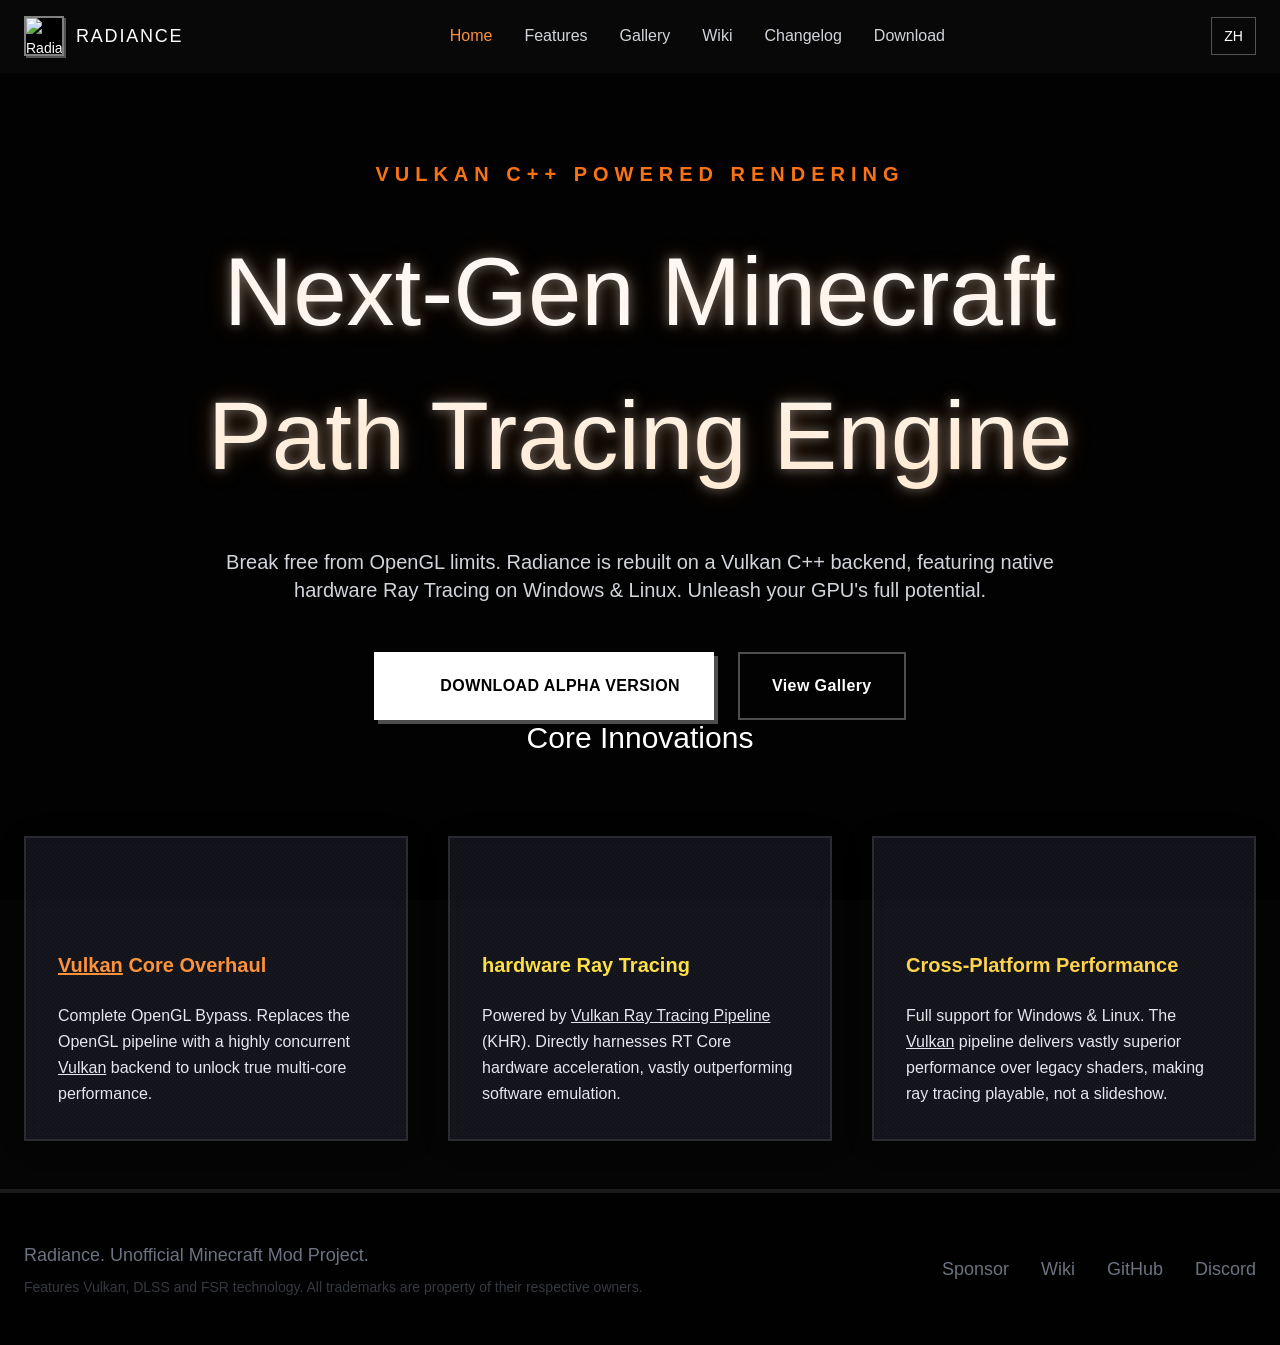
==== commit fd042203: "perf: replace Tailwind Play CDN with prebuilt css/build.css (18.8KB, tailwindcss 3.4.18)" ====
--- a/index.html
+++ b/index.html
@@ -42,56 +42,14 @@
     </script>
 
     <!-- DNS preconnect for third-party CDNs -->
-    <link rel="dns-prefetch" href="https://cdn.tailwindcss.com">
-    <link rel="preconnect" href="https://cdn.tailwindcss.com">
     <link rel="dns-prefetch" href="https://unpkg.com">
     <link rel="preconnect" href="https://unpkg.com">
     <link rel="dns-prefetch" href="https://image.puxuan.cc">
     <link rel="preconnect" href="https://image.puxuan.cc">
 
-    <!-- Critical inline styles (layout before Tailwind CDN loads asynchronously) -->
-    <style>
-        body{background:#050505;color:#fff;font-family:'Fusion Pixel',sans-serif;overflow-x:hidden;line-height:2;font-size:14px}
-        #video-background{position:fixed;top:0;left:0;width:100%;height:100%;object-fit:cover;z-index:-2}
-        #video-overlay{position:fixed;top:0;left:0;width:100%;height:100%;z-index:-1;pointer-events:none}
-        #navbar{position:fixed;top:0;left:0;right:0;z-index:50;display:flex;justify-content:space-between;align-items:center;padding:1rem 1.5rem}
-        #app-container{padding-top:5rem;min-height:100vh}
-        .page-view{display:none}.page-view.active{display:block}
-        .fixed{position:fixed}.hidden{display:none}.flex{display:flex}.flex-col{flex-direction:column}
-        .items-center{align-items:center}.justify-center{justify-content:center}.justify-between{justify-content:space-between}
-        .w-full{width:100%}.h-full{height:100%}.object-cover{object-fit:cover}
-        .grid{display:grid}.grid-cols-1{grid-template-columns:repeat(1,minmax(0,1fr))}.gap-10{gap:2.5rem}
-        .px-6{padding-left:1.5rem;padding-right:1.5rem}.py-12{padding-top:3rem;padding-bottom:3rem}.p-8{padding:2rem}
-        .space-x-3>*+*{margin-left:.75rem}.space-x-4>*+*{margin-left:1rem}.space-x-8>*+*{margin-left:2rem}
-        .space-y-6>*+*{margin-top:1.5rem}.mb-8{margin-bottom:2rem}.mb-10{margin-bottom:2.5rem}.mb-12{margin-bottom:3rem}
-        .mx-auto{margin-left:auto;margin-right:auto}.max-w-5xl{max-width:64rem}.max-w-4xl{max-width:56rem}.max-w-7xl{max-width:80rem}
-        .relative{position:relative}.z-10{z-index:10}.z-40{z-index:40}.z-50{z-index:50}.text-center{text-align:center}
-        .inset-0{top:0;right:0;bottom:0;left:0}.min-h-\[80vh\]{min-height:80vh}.min-h-\[300px\]{min-height:300px}
-        .min-h-screen{min-height:100vh}.border-b{border-bottom-width:1px}.border-t-4{border-top-width:4px}
-        .aspect-video{aspect-ratio:16/9}.pointer-events-none{pointer-events:none}.uppercase{text-transform:uppercase}
-        .cursor-pointer{cursor:pointer}.overflow-hidden{overflow:hidden}
-        .translate-x-full{transform:translateX(100%)}
-        .bg-black\/80{background:rgba(0,0,0,.8)}.bg-black\/95{background:rgba(0,0,0,.95)}.bg-black\/50{background:rgba(0,0,0,.5)}
-        .w-10{width:2.5rem}.h-10{height:2.5rem}
-        .px-8{padding-left:2rem;padding-right:2rem}.py-5{padding-top:1.25rem;padding-bottom:1.25rem}
-        .px-3{padding-left:.75rem;padding-right:.75rem}.py-2{padding-top:.5rem;padding-bottom:.5rem}
-        .space-y-8>*+*{margin-top:2rem}.mb-6{margin-bottom:1.5rem}
-        .text-sm{font-size:.875rem}.text-base{font-size:1rem}.text-lg{font-size:1.125rem}
-        .text-xl{font-size:1.25rem}.text-2xl{font-size:1.5rem}.text-5xl{font-size:3rem;line-height:1.25}
-        .font-bold{font-weight:700}.tracking-wide{letter-spacing:.025em}
-        .sm\:inline{display:inline}
-        @media(min-width:640px){
-            .sm\:text-base{font-size:1rem}
-        }
-        @media(min-width:768px){
-            .md\:flex{display:flex}.md\:hidden{display:none}.md\:flex-row{flex-direction:row}
-            .md\:grid-cols-3{grid-template-columns:repeat(3,minmax(0,1fr))}.md\:-mt-32{margin-top:-8rem}
-            .md\:space-y-0>*+*{margin-top:0}.md\:space-x-6>*+*{margin-left:1.5rem}
-        }
-    </style>
-
     <!-- 引入外部样式表 (包含字体定义和 Firefox 优化) -->
     <!-- NOTE: bump ?v= on every release to bust CDN/browser cache for static assets -->
+    <link rel="stylesheet" href="css/build.css?v=0.1.6">
     <link rel="stylesheet" href="css/style.css?v=0.1.6">
 </head>
 <body>
@@ -611,8 +569,7 @@
         </div>
     </footer>
 
-    <!-- Deferred: Tailwind CDN generates CSS after parse, non-blocking -->
-    <script src="https://cdn.tailwindcss.com" defer></script>
+    <!-- Tailwind utilities are prebuilt into css/build.css (see tailwind.config.js + css/input.css) -->
 
     <script src="https://unpkg.com/lucide@1.49.0/dist/umd/lucide.min.js" defer></script>
     <script src="js/translations.js?v=0.1.6" defer></script>
--- a/css/build.css
+++ b/css/build.css
@@ -0,0 +1 @@
+*,:after,:before{--tw-border-spacing-x:0;--tw-border-spacing-y:0;--tw-translate-x:0;--tw-translate-y:0;--tw-rotate:0;--tw-skew-x:0;--tw-skew-y:0;--tw-scale-x:1;--tw-scale-y:1;--tw-pan-x: ;--tw-pan-y: ;--tw-pinch-zoom: ;--tw-scroll-snap-strictness:proximity;--tw-gradient-from-position: ;--tw-gradient-via-position: ;--tw-gradient-to-position: ;--tw-ordinal: ;--tw-slashed-zero: ;--tw-numeric-figure: ;--tw-numeric-spacing: ;--tw-numeric-fraction: ;--tw-ring-inset: ;--tw-ring-offset-width:0px;--tw-ring-offset-color:#fff;--tw-ring-color:rgba(59,130,246,.5);--tw-ring-offset-shadow:0 0 #0000;--tw-ring-shadow:0 0 #0000;--tw-shadow:0 0 #0000;--tw-shadow-colored:0 0 #0000;--tw-blur: ;--tw-brightness: ;--tw-contrast: ;--tw-grayscale: ;--tw-hue-rotate: ;--tw-invert: ;--tw-saturate: ;--tw-sepia: ;--tw-drop-shadow: ;--tw-backdrop-blur: ;--tw-backdrop-brightness: ;--tw-backdrop-contrast: ;--tw-backdrop-grayscale: ;--tw-backdrop-hue-rotate: ;--tw-backdrop-invert: ;--tw-backdrop-opacity: ;--tw-backdrop-saturate: ;--tw-backdrop-sepia: ;--tw-contain-size: ;--tw-contain-layout: ;--tw-contain-paint: ;--tw-contain-style: }::backdrop{--tw-border-spacing-x:0;--tw-border-spacing-y:0;--tw-translate-x:0;--tw-translate-y:0;--tw-rotate:0;--tw-skew-x:0;--tw-skew-y:0;--tw-scale-x:1;--tw-scale-y:1;--tw-pan-x: ;--tw-pan-y: ;--tw-pinch-zoom: ;--tw-scroll-snap-strictness:proximity;--tw-gradient-from-position: ;--tw-gradient-via-position: ;--tw-gradient-to-position: ;--tw-ordinal: ;--tw-slashed-zero: ;--tw-numeric-figure: ;--tw-numeric-spacing: ;--tw-numeric-fraction: ;--tw-ring-inset: ;--tw-ring-offset-width:0px;--tw-ring-offset-color:#fff;--tw-ring-color:rgba(59,130,246,.5);--tw-ring-offset-shadow:0 0 #0000;--tw-ring-shadow:0 0 #0000;--tw-shadow:0 0 #0000;--tw-shadow-colored:0 0 #0000;--tw-blur: ;--tw-brightness: ;--tw-contrast: ;--tw-grayscale: ;--tw-hue-rotate: ;--tw-invert: ;--tw-saturate: ;--tw-sepia: ;--tw-drop-shadow: ;--tw-backdrop-blur: ;--tw-backdrop-brightness: ;--tw-backdrop-contrast: ;--tw-backdrop-grayscale: ;--tw-backdrop-hue-rotate: ;--tw-backdrop-invert: ;--tw-backdrop-opacity: ;--tw-backdrop-saturate: ;--tw-backdrop-sepia: ;--tw-contain-size: ;--tw-contain-layout: ;--tw-contain-paint: ;--tw-contain-style: }/*! tailwindcss v3.4.18 | MIT License | https://tailwindcss.com*/*,:after,:before{box-sizing:border-box;border:0 solid #e5e7eb}:after,:before{--tw-content:""}:host,html{line-height:1.5;-webkit-text-size-adjust:100%;-moz-tab-size:4;-o-tab-size:4;tab-size:4;font-family:ui-sans-serif,system-ui,sans-serif,Apple Color Emoji,Segoe UI Emoji,Segoe UI Symbol,Noto Color Emoji;font-feature-settings:normal;font-variation-settings:normal;-webkit-tap-highlight-color:transparent}body{margin:0;line-height:inherit}hr{height:0;color:inherit;border-top-width:1px}abbr:where([title]){-webkit-text-decoration:underline dotted;text-decoration:underline dotted}h1,h2,h3,h4,h5,h6{font-size:inherit;font-weight:inherit}a{color:inherit;text-decoration:inherit}b,strong{font-weight:bolder}code,kbd,pre,samp{font-family:ui-monospace,SFMono-Regular,Menlo,Monaco,Consolas,Liberation Mono,Courier New,monospace;font-feature-settings:normal;font-variation-settings:normal;font-size:1em}small{font-size:80%}sub,sup{font-size:75%;line-height:0;position:relative;vertical-align:baseline}sub{bottom:-.25em}sup{top:-.5em}table{text-indent:0;border-color:inherit;border-collapse:collapse}button,input,optgroup,select,textarea{font-family:inherit;font-feature-settings:inherit;font-variation-settings:inherit;font-size:100%;font-weight:inherit;line-height:inherit;letter-spacing:inherit;color:inherit;margin:0;padding:0}button,select{text-transform:none}button,input:where([type=button]),input:where([type=reset]),input:where([type=submit]){-webkit-appearance:button;background-color:transparent;background-image:none}:-moz-focusring{outline:auto}:-moz-ui-invalid{box-shadow:none}progress{vertical-align:baseline}::-webkit-inner-spin-button,::-webkit-outer-spin-button{height:auto}[type=search]{-webkit-appearance:textfield;outline-offset:-2px}::-webkit-search-decoration{-webkit-appearance:none}::-webkit-file-upload-button{-webkit-appearance:button;font:inherit}summary{display:list-item}blockquote,dd,dl,figure,h1,h2,h3,h4,h5,h6,hr,p,pre{margin:0}fieldset{margin:0}fieldset,legend{padding:0}menu,ol,ul{list-style:none;margin:0;padding:0}dialog{padding:0}textarea{resize:vertical}input::-moz-placeholder,textarea::-moz-placeholder{opacity:1;color:#9ca3af}input::placeholder,textarea::placeholder{opacity:1;color:#9ca3af}[role=button],button{cursor:pointer}:disabled{cursor:default}audio,canvas,embed,iframe,img,object,svg,video{display:block;vertical-align:middle}img,video{max-width:100%;height:auto}[hidden]:where(:not([hidden=until-found])){display:none}.container{width:100%}@media (min-width:640px){.container{max-width:640px}}@media (min-width:768px){.container{max-width:768px}}@media (min-width:1024px){.container{max-width:1024px}}@media (min-width:1280px){.container{max-width:1280px}}@media (min-width:1536px){.container{max-width:1536px}}.pointer-events-none{pointer-events:none}.static{position:static}.fixed{position:fixed}.absolute{position:absolute}.relative{position:relative}.inset-0{inset:0}.bottom-0{bottom:0}.bottom-8{bottom:2rem}.left-0{left:0}.left-8{left:2rem}.right-4{right:1rem}.right-6{right:1.5rem}.top-4{top:1rem}.top-6{top:1.5rem}.z-10{z-index:10}.z-40{z-index:40}.z-50{z-index:50}.z-\[9999\]{z-index:9999}.mx-auto{margin-left:auto;margin-right:auto}.mb-10{margin-bottom:2.5rem}.mb-12{margin-bottom:3rem}.mb-16{margin-bottom:4rem}.mb-2{margin-bottom:.5rem}.mb-20{margin-bottom:5rem}.mb-4{margin-bottom:1rem}.mb-6{margin-bottom:1.5rem}.mb-8{margin-bottom:2rem}.ml-1{margin-left:.25rem}.ml-4{margin-left:1rem}.mr-3{margin-right:.75rem}.mt-10{margin-top:2.5rem}.mt-12{margin-top:3rem}.mt-2{margin-top:.5rem}.mt-3{margin-top:.75rem}.mt-4{margin-top:1rem}.mt-8{margin-top:2rem}.block{display:block}.inline{display:inline}.flex{display:flex}.table{display:table}.grid{display:grid}.hidden{display:none}.aspect-video{aspect-ratio:16/9}.h-10{height:2.5rem}.h-12{height:3rem}.h-16{height:4rem}.h-5{height:1.25rem}.h-6{height:1.5rem}.h-8{height:2rem}.h-full{height:100%}.max-h-full{max-height:100%}.min-h-\[300px\]{min-height:300px}.min-h-\[80vh\]{min-height:80vh}.min-h-screen{min-height:100vh}.w-10{width:2.5rem}.w-12{width:3rem}.w-16{width:4rem}.w-5{width:1.25rem}.w-6{width:1.5rem}.w-8{width:2rem}.w-full{width:100%}.max-w-2xl{max-width:42rem}.max-w-3xl{max-width:48rem}.max-w-4xl{max-width:56rem}.max-w-5xl{max-width:64rem}.max-w-7xl{max-width:80rem}.max-w-full{max-width:100%}.translate-x-full{--tw-translate-x:100%}.transform,.translate-x-full{transform:translate(var(--tw-translate-x),var(--tw-translate-y)) rotate(var(--tw-rotate)) skewX(var(--tw-skew-x)) skewY(var(--tw-skew-y)) scaleX(var(--tw-scale-x)) scaleY(var(--tw-scale-y))}@keyframes pulse{50%{opacity:.5}}.animate-pulse{animation:pulse 2s cubic-bezier(.4,0,.6,1) infinite}.cursor-pointer{cursor:pointer}.list-inside{list-style-position:inside}.list-decimal{list-style-type:decimal}.list-disc{list-style-type:disc}.grid-cols-1{grid-template-columns:repeat(1,minmax(0,1fr))}.flex-col{flex-direction:column}.items-center{align-items:center}.justify-center{justify-content:center}.justify-between{justify-content:space-between}.gap-10{gap:2.5rem}.gap-12{gap:3rem}.gap-6{gap:1.5rem}.gap-8{gap:2rem}.space-x-3>:not([hidden])~:not([hidden]){--tw-space-x-reverse:0;margin-right:calc(.75rem*var(--tw-space-x-reverse));margin-left:calc(.75rem*(1 - var(--tw-space-x-reverse)))}.space-x-4>:not([hidden])~:not([hidden]){--tw-space-x-reverse:0;margin-right:calc(1rem*var(--tw-space-x-reverse));margin-left:calc(1rem*(1 - var(--tw-space-x-reverse)))}.space-x-8>:not([hidden])~:not([hidden]){--tw-space-x-reverse:0;margin-right:calc(2rem*var(--tw-space-x-reverse));margin-left:calc(2rem*(1 - var(--tw-space-x-reverse)))}.space-y-1>:not([hidden])~:not([hidden]){--tw-space-y-reverse:0;margin-top:calc(.25rem*(1 - var(--tw-space-y-reverse)));margin-bottom:calc(.25rem*var(--tw-space-y-reverse))}.space-y-2>:not([hidden])~:not([hidden]){--tw-space-y-reverse:0;margin-top:calc(.5rem*(1 - var(--tw-space-y-reverse)));margin-bottom:calc(.5rem*var(--tw-space-y-reverse))}.space-y-3>:not([hidden])~:not([hidden]){--tw-space-y-reverse:0;margin-top:calc(.75rem*(1 - var(--tw-space-y-reverse)));margin-bottom:calc(.75rem*var(--tw-space-y-reverse))}.space-y-4>:not([hidden])~:not([hidden]){--tw-space-y-reverse:0;margin-top:calc(1rem*(1 - var(--tw-space-y-reverse)));margin-bottom:calc(1rem*var(--tw-space-y-reverse))}.space-y-6>:not([hidden])~:not([hidden]){--tw-space-y-reverse:0;margin-top:calc(1.5rem*(1 - var(--tw-space-y-reverse)));margin-bottom:calc(1.5rem*var(--tw-space-y-reverse))}.space-y-8>:not([hidden])~:not([hidden]){--tw-space-y-reverse:0;margin-top:calc(2rem*(1 - var(--tw-space-y-reverse)));margin-bottom:calc(2rem*var(--tw-space-y-reverse))}.overflow-hidden{overflow:hidden}.overflow-x-auto{overflow-x:auto}.rounded{border-radius:.25rem}.rounded-full{border-radius:9999px}.rounded-none{border-radius:0}.rounded-xl{border-radius:.75rem}.border{border-width:1px}.border-2{border-width:2px}.border-b{border-bottom-width:1px}.border-l-4{border-left-width:4px}.border-t{border-top-width:1px}.border-t-4{border-top-width:4px}.border-orange-500{--tw-border-opacity:1;border-color:rgb(249 115 22/var(--tw-border-opacity,1))}.border-orange-500\/50{border-color:rgba(249,115,22,.5)}.border-transparent{border-color:transparent}.border-white\/10{border-color:hsla(0,0%,100%,.1)}.border-white\/30{border-color:hsla(0,0%,100%,.3)}.border-white\/50{border-color:hsla(0,0%,100%,.5)}.border-yellow-500\/50{border-color:rgba(234,179,8,.5)}.bg-\[\#0a0a0a\]\/80{background-color:hsla(0,0%,4%,.8)}.bg-black{--tw-bg-opacity:1;background-color:rgb(0 0 0/var(--tw-bg-opacity,1))}.bg-black\/20{background-color:rgba(0,0,0,.2)}.bg-black\/40{background-color:rgba(0,0,0,.4)}.bg-black\/50{background-color:rgba(0,0,0,.5)}.bg-black\/80{background-color:rgba(0,0,0,.8)}.bg-black\/95{background-color:rgba(0,0,0,.95)}.bg-orange-900\/50{background-color:rgba(124,45,18,.5)}.bg-yellow-500\/10{background-color:rgba(234,179,8,.1)}.bg-yellow-900\/30{background-color:rgba(113,63,18,.3)}.bg-gradient-to-t{background-image:linear-gradient(to top,var(--tw-gradient-stops))}.from-black{--tw-gradient-from:#000 var(--tw-gradient-from-position);--tw-gradient-to:transparent var(--tw-gradient-to-position);--tw-gradient-stops:var(--tw-gradient-from),var(--tw-gradient-to)}.to-transparent{--tw-gradient-to:transparent var(--tw-gradient-to-position)}.fill-white{fill:#fff}.object-contain{-o-object-fit:contain;object-fit:contain}.object-cover{-o-object-fit:cover;object-fit:cover}.p-0{padding:0}.p-10{padding:2.5rem}.p-12{padding:3rem}.p-3{padding:.75rem}.p-4{padding:1rem}.p-6{padding:1.5rem}.p-8{padding:2rem}.px-2{padding-left:.5rem;padding-right:.5rem}.px-3{padding-left:.75rem;padding-right:.75rem}.px-6{padding-left:1.5rem;padding-right:1.5rem}.px-8{padding-left:2rem;padding-right:2rem}.py-1{padding-top:.25rem;padding-bottom:.25rem}.py-12{padding-top:3rem;padding-bottom:3rem}.py-2{padding-top:.5rem;padding-bottom:.5rem}.py-4{padding-top:1rem;padding-bottom:1rem}.py-5{padding-top:1.25rem;padding-bottom:1.25rem}.py-6{padding-top:1.5rem;padding-bottom:1.5rem}.pb-4{padding-bottom:1rem}.pt-20{padding-top:5rem}.pt-8{padding-top:2rem}.text-left{text-align:left}.text-center{text-align:center}.text-2xl{font-size:1.5rem;line-height:2rem}.text-3xl{font-size:1.875rem;line-height:2.25rem}.text-4xl{font-size:2.25rem;line-height:2.5rem}.text-5xl{font-size:3rem;line-height:1}.text-\[12px\]{font-size:12px}.text-base{font-size:1rem;line-height:1.5rem}.text-lg{font-size:1.125rem;line-height:1.75rem}.text-sm{font-size:.875rem;line-height:1.25rem}.text-xl{font-size:1.25rem;line-height:1.75rem}.text-xs{font-size:.75rem;line-height:1rem}.font-bold{font-weight:700}.font-medium{font-weight:500}.uppercase{text-transform:uppercase}.italic{font-style:italic}.leading-relaxed{line-height:1.625}.leading-tight{line-height:1.25}.tracking-\[0\.3em\]{letter-spacing:.3em}.tracking-wide{letter-spacing:.025em}.tracking-widest{letter-spacing:.1em}.text-amber-300{--tw-text-opacity:1;color:rgb(252 211 77/var(--tw-text-opacity,1))}.text-amber-400{--tw-text-opacity:1;color:rgb(251 191 36/var(--tw-text-opacity,1))}.text-blue-400{--tw-text-opacity:1;color:rgb(96 165 250/var(--tw-text-opacity,1))}.text-blue-500{--tw-text-opacity:1;color:rgb(59 130 246/var(--tw-text-opacity,1))}.text-cyan-400{--tw-text-opacity:1;color:rgb(34 211 238/var(--tw-text-opacity,1))}.text-emerald-400{--tw-text-opacity:1;color:rgb(52 211 153/var(--tw-text-opacity,1))}.text-gray-200{--tw-text-opacity:1;color:rgb(229 231 235/var(--tw-text-opacity,1))}.text-gray-300{--tw-text-opacity:1;color:rgb(209 213 219/var(--tw-text-opacity,1))}.text-gray-400{--tw-text-opacity:1;color:rgb(156 163 175/var(--tw-text-opacity,1))}.text-gray-500{--tw-text-opacity:1;color:rgb(107 114 128/var(--tw-text-opacity,1))}.text-gray-700{--tw-text-opacity:1;color:rgb(55 65 81/var(--tw-text-opacity,1))}.text-green-500{--tw-text-opacity:1;color:rgb(34 197 94/var(--tw-text-opacity,1))}.text-indigo-400{--tw-text-opacity:1;color:rgb(129 140 248/var(--tw-text-opacity,1))}.text-orange-400{--tw-text-opacity:1;color:rgb(251 146 60/var(--tw-text-opacity,1))}.text-orange-500{--tw-text-opacity:1;color:rgb(249 115 22/var(--tw-text-opacity,1))}.text-violet-400{--tw-text-opacity:1;color:rgb(167 139 250/var(--tw-text-opacity,1))}.text-white{--tw-text-opacity:1;color:rgb(255 255 255/var(--tw-text-opacity,1))}.text-white\/50{color:hsla(0,0%,100%,.5)}.text-white\/70{color:hsla(0,0%,100%,.7)}.text-yellow-200{--tw-text-opacity:1;color:rgb(254 240 138/var(--tw-text-opacity,1))}.text-yellow-300{--tw-text-opacity:1;color:rgb(253 224 71/var(--tw-text-opacity,1))}.text-yellow-400{--tw-text-opacity:1;color:rgb(250 204 21/var(--tw-text-opacity,1))}.text-yellow-500{--tw-text-opacity:1;color:rgb(234 179 8/var(--tw-text-opacity,1))}.underline{text-decoration-line:underline}.opacity-0{opacity:0}.opacity-30{opacity:.3}.opacity-50{opacity:.5}.shadow{--tw-shadow:0 1px 3px 0 rgba(0,0,0,.1),0 1px 2px -1px rgba(0,0,0,.1);--tw-shadow-colored:0 1px 3px 0 var(--tw-shadow-color),0 1px 2px -1px var(--tw-shadow-color)}.shadow,.shadow-2xl{box-shadow:var(--tw-ring-offset-shadow,0 0 #0000),var(--tw-ring-shadow,0 0 #0000),var(--tw-shadow)}.shadow-2xl{--tw-shadow:0 25px 50px -12px rgba(0,0,0,.25);--tw-shadow-colored:0 25px 50px -12px var(--tw-shadow-color)}.shadow-\[2px_2px_0px_rgba\(255\2c 255\2c 255\2c 0\.3\)\]{--tw-shadow:2px 2px 0px hsla(0,0%,100%,.3);--tw-shadow-colored:2px 2px 0px var(--tw-shadow-color)}.shadow-\[2px_2px_0px_rgba\(255\2c 255\2c 255\2c 0\.3\)\],.shadow-xl{box-shadow:var(--tw-ring-offset-shadow,0 0 #0000),var(--tw-ring-shadow,0 0 #0000),var(--tw-shadow)}.shadow-xl{--tw-shadow:0 20px 25px -5px rgba(0,0,0,.1),0 8px 10px -6px rgba(0,0,0,.1);--tw-shadow-colored:0 20px 25px -5px var(--tw-shadow-color),0 8px 10px -6px var(--tw-shadow-color)}.blur{--tw-blur:blur(8px);filter:var(--tw-blur) var(--tw-brightness) var(--tw-contrast) var(--tw-grayscale) var(--tw-hue-rotate) var(--tw-invert) var(--tw-saturate) var(--tw-sepia) var(--tw-drop-shadow)}.backdrop-blur-md{--tw-backdrop-blur:blur(12px)}.backdrop-blur-md,.backdrop-blur-sm{-webkit-backdrop-filter:var(--tw-backdrop-blur) var(--tw-backdrop-brightness) var(--tw-backdrop-contrast) var(--tw-backdrop-grayscale) var(--tw-backdrop-hue-rotate) var(--tw-backdrop-invert) var(--tw-backdrop-opacity) var(--tw-backdrop-saturate) var(--tw-backdrop-sepia);backdrop-filter:var(--tw-backdrop-blur) var(--tw-backdrop-brightness) var(--tw-backdrop-contrast) var(--tw-backdrop-grayscale) var(--tw-backdrop-hue-rotate) var(--tw-backdrop-invert) var(--tw-backdrop-opacity) var(--tw-backdrop-saturate) var(--tw-backdrop-sepia)}.backdrop-blur-sm{--tw-backdrop-blur:blur(4px)}.transition-all{transition-property:all;transition-timing-function:cubic-bezier(.4,0,.2,1);transition-duration:.15s}.transition-colors{transition-property:color,background-color,border-color,text-decoration-color,fill,stroke;transition-timing-function:cubic-bezier(.4,0,.2,1);transition-duration:.15s}.transition-opacity{transition-property:opacity;transition-timing-function:cubic-bezier(.4,0,.2,1);transition-duration:.15s}.transition-transform{transition-property:transform;transition-timing-function:cubic-bezier(.4,0,.2,1);transition-duration:.15s}.duration-1000{transition-duration:1s}.duration-300{transition-duration:.3s}.hover\:translate-y-\[-4px\]:hover{--tw-translate-y:-4px;transform:translate(var(--tw-translate-x),var(--tw-translate-y)) rotate(var(--tw-rotate)) skewX(var(--tw-skew-x)) skewY(var(--tw-skew-y)) scaleX(var(--tw-scale-x)) scaleY(var(--tw-scale-y))}.hover\:bg-white\/10:hover{background-color:hsla(0,0%,100%,.1)}.hover\:bg-yellow-500\/10:hover{background-color:rgba(234,179,8,.1)}.hover\:text-orange-400:hover{--tw-text-opacity:1;color:rgb(251 146 60/var(--tw-text-opacity,1))}.hover\:text-white:hover{--tw-text-opacity:1;color:rgb(255 255 255/var(--tw-text-opacity,1))}.focus\:outline-none:focus{outline:2px solid transparent;outline-offset:2px}.group:hover .group-hover\:scale-110{--tw-scale-x:1.1;--tw-scale-y:1.1;transform:translate(var(--tw-translate-x),var(--tw-translate-y)) rotate(var(--tw-rotate)) skewX(var(--tw-skew-x)) skewY(var(--tw-skew-y)) scaleX(var(--tw-scale-x)) scaleY(var(--tw-scale-y))}.group:hover .group-hover\:border-yellow-500{--tw-border-opacity:1;border-color:rgb(234 179 8/var(--tw-border-opacity,1))}.group:hover .group-hover\:bg-black\/40{background-color:rgba(0,0,0,.4)}.group:hover .group-hover\:text-black{--tw-text-opacity:1;color:rgb(0 0 0/var(--tw-text-opacity,1))}@media (min-width:640px){.sm\:inline{display:inline}.sm\:text-base{font-size:1rem;line-height:1.5rem}}@media (min-width:768px){.md\:-mt-32{margin-top:-8rem}.md\:mb-0{margin-bottom:0}.md\:flex{display:flex}.md\:hidden{display:none}.md\:w-1\/2{width:50%}.md\:grid-cols-2{grid-template-columns:repeat(2,minmax(0,1fr))}.md\:grid-cols-3{grid-template-columns:repeat(3,minmax(0,1fr))}.md\:flex-row{flex-direction:row}.md\:flex-row-reverse{flex-direction:row-reverse}.md\:space-x-6>:not([hidden])~:not([hidden]){--tw-space-x-reverse:0;margin-right:calc(1.5rem*var(--tw-space-x-reverse));margin-left:calc(1.5rem*(1 - var(--tw-space-x-reverse)))}.md\:space-y-0>:not([hidden])~:not([hidden]){--tw-space-y-reverse:0;margin-top:calc(0px*(1 - var(--tw-space-y-reverse)));margin-bottom:calc(0px*var(--tw-space-y-reverse))}.md\:text-2xl{font-size:1.5rem;line-height:2rem}.md\:text-3xl{font-size:1.875rem;line-height:2.25rem}.md\:text-5xl{font-size:3rem;line-height:1}.md\:text-7xl{font-size:4.5rem;line-height:1}.md\:text-8xl{font-size:6rem;line-height:1}.md\:text-lg{font-size:1.125rem;line-height:1.75rem}.md\:text-xl{font-size:1.25rem;line-height:1.75rem}}
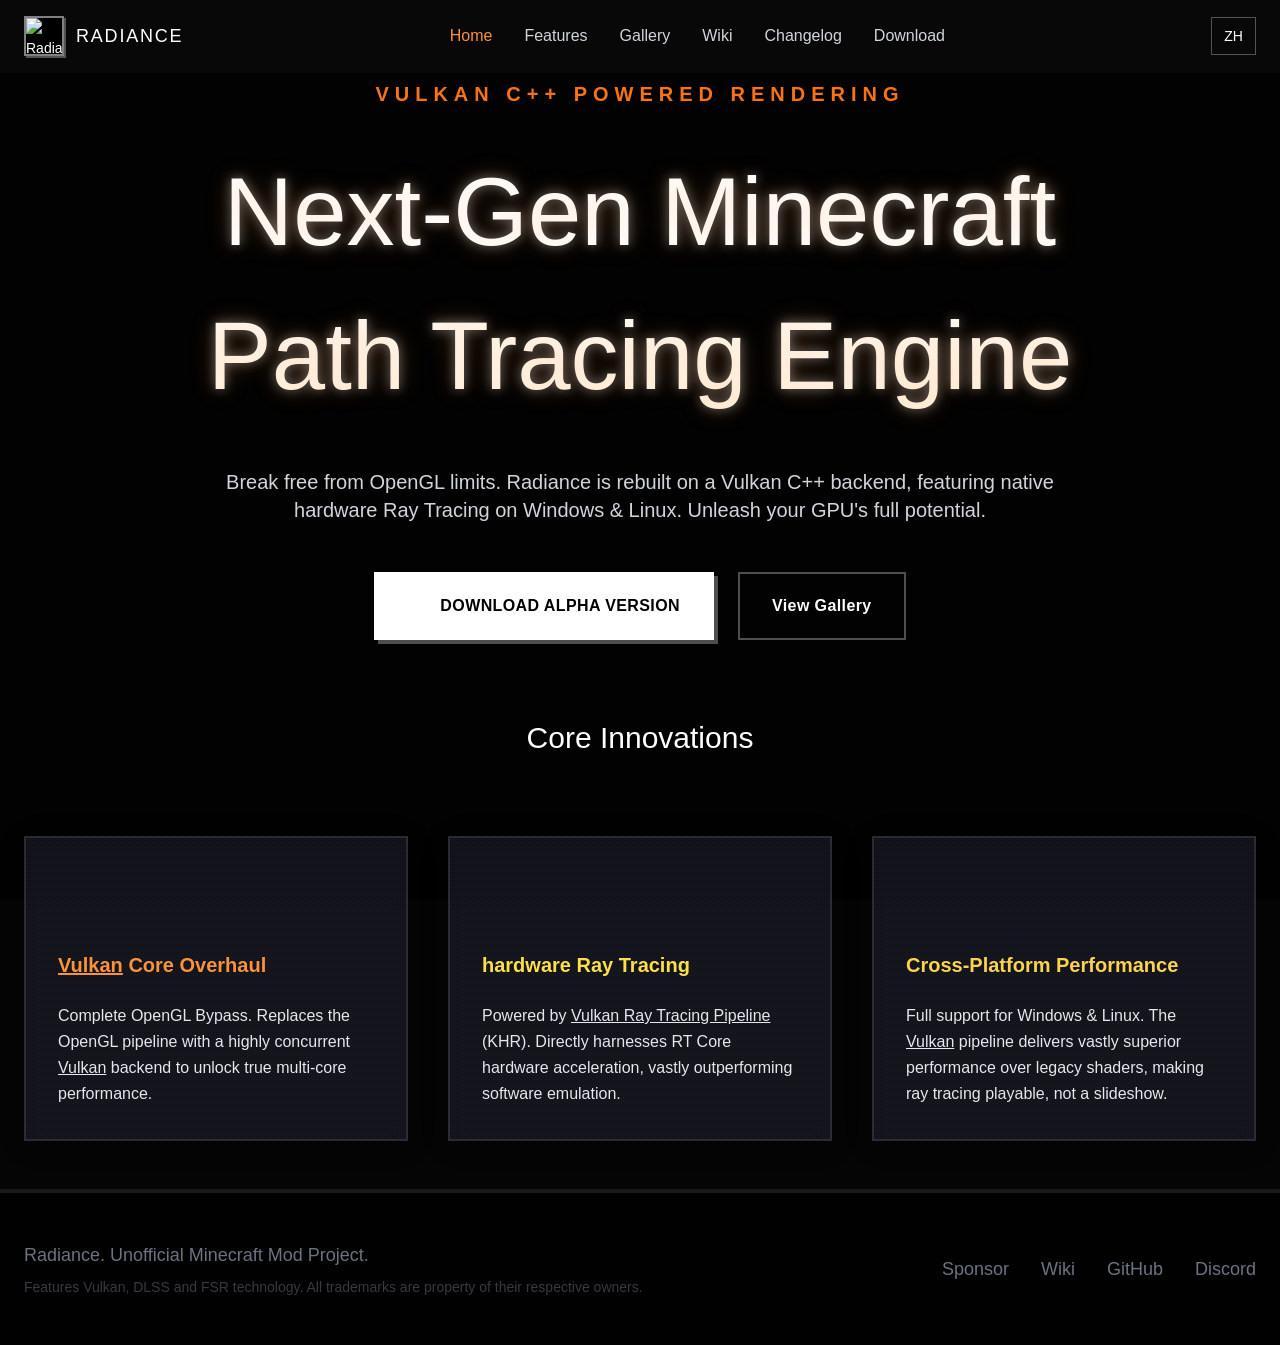
==== commit 3cf5abfd: "fix: add md:pb-40 to hero so features heading no longer overlaps CTA buttons" ====
--- a/index.html
+++ b/index.html
@@ -111,7 +111,7 @@
         <!-- ==================== 首页视图 (Home) ==================== -->
         <div id="view-home" class="page-view active">
             <!-- 英雄区 -->
-<section class="relative min-h-[80vh] flex flex-col justify-center items-center px-6">
+<section class="relative min-h-[80vh] flex flex-col justify-center items-center px-6 md:pb-40">
                 <div class="text-center max-w-5xl z-10">
                     <div class="text-orange-500 text-sm md:text-xl mb-8 animate-pulse tracking-[0.3em] font-bold" data-i18n="hero.subtitle">VULKAN C++ POWERED RENDERING</div>
                     <h1 class="text-5xl md:text-8xl mb-10 hero-text gradient-text leading-tight" data-i18n="hero.title">Next-Gen Minecraft Path Tracing Engine</h1>
--- a/css/build.css
+++ b/css/build.css
@@ -1 +1 @@
-*,:after,:before{--tw-border-spacing-x:0;--tw-border-spacing-y:0;--tw-translate-x:0;--tw-translate-y:0;--tw-rotate:0;--tw-skew-x:0;--tw-skew-y:0;--tw-scale-x:1;--tw-scale-y:1;--tw-pan-x: ;--tw-pan-y: ;--tw-pinch-zoom: ;--tw-scroll-snap-strictness:proximity;--tw-gradient-from-position: ;--tw-gradient-via-position: ;--tw-gradient-to-position: ;--tw-ordinal: ;--tw-slashed-zero: ;--tw-numeric-figure: ;--tw-numeric-spacing: ;--tw-numeric-fraction: ;--tw-ring-inset: ;--tw-ring-offset-width:0px;--tw-ring-offset-color:#fff;--tw-ring-color:rgba(59,130,246,.5);--tw-ring-offset-shadow:0 0 #0000;--tw-ring-shadow:0 0 #0000;--tw-shadow:0 0 #0000;--tw-shadow-colored:0 0 #0000;--tw-blur: ;--tw-brightness: ;--tw-contrast: ;--tw-grayscale: ;--tw-hue-rotate: ;--tw-invert: ;--tw-saturate: ;--tw-sepia: ;--tw-drop-shadow: ;--tw-backdrop-blur: ;--tw-backdrop-brightness: ;--tw-backdrop-contrast: ;--tw-backdrop-grayscale: ;--tw-backdrop-hue-rotate: ;--tw-backdrop-invert: ;--tw-backdrop-opacity: ;--tw-backdrop-saturate: ;--tw-backdrop-sepia: ;--tw-contain-size: ;--tw-contain-layout: ;--tw-contain-paint: ;--tw-contain-style: }::backdrop{--tw-border-spacing-x:0;--tw-border-spacing-y:0;--tw-translate-x:0;--tw-translate-y:0;--tw-rotate:0;--tw-skew-x:0;--tw-skew-y:0;--tw-scale-x:1;--tw-scale-y:1;--tw-pan-x: ;--tw-pan-y: ;--tw-pinch-zoom: ;--tw-scroll-snap-strictness:proximity;--tw-gradient-from-position: ;--tw-gradient-via-position: ;--tw-gradient-to-position: ;--tw-ordinal: ;--tw-slashed-zero: ;--tw-numeric-figure: ;--tw-numeric-spacing: ;--tw-numeric-fraction: ;--tw-ring-inset: ;--tw-ring-offset-width:0px;--tw-ring-offset-color:#fff;--tw-ring-color:rgba(59,130,246,.5);--tw-ring-offset-shadow:0 0 #0000;--tw-ring-shadow:0 0 #0000;--tw-shadow:0 0 #0000;--tw-shadow-colored:0 0 #0000;--tw-blur: ;--tw-brightness: ;--tw-contrast: ;--tw-grayscale: ;--tw-hue-rotate: ;--tw-invert: ;--tw-saturate: ;--tw-sepia: ;--tw-drop-shadow: ;--tw-backdrop-blur: ;--tw-backdrop-brightness: ;--tw-backdrop-contrast: ;--tw-backdrop-grayscale: ;--tw-backdrop-hue-rotate: ;--tw-backdrop-invert: ;--tw-backdrop-opacity: ;--tw-backdrop-saturate: ;--tw-backdrop-sepia: ;--tw-contain-size: ;--tw-contain-layout: ;--tw-contain-paint: ;--tw-contain-style: }/*! tailwindcss v3.4.18 | MIT License | https://tailwindcss.com*/*,:after,:before{box-sizing:border-box;border:0 solid #e5e7eb}:after,:before{--tw-content:""}:host,html{line-height:1.5;-webkit-text-size-adjust:100%;-moz-tab-size:4;-o-tab-size:4;tab-size:4;font-family:ui-sans-serif,system-ui,sans-serif,Apple Color Emoji,Segoe UI Emoji,Segoe UI Symbol,Noto Color Emoji;font-feature-settings:normal;font-variation-settings:normal;-webkit-tap-highlight-color:transparent}body{margin:0;line-height:inherit}hr{height:0;color:inherit;border-top-width:1px}abbr:where([title]){-webkit-text-decoration:underline dotted;text-decoration:underline dotted}h1,h2,h3,h4,h5,h6{font-size:inherit;font-weight:inherit}a{color:inherit;text-decoration:inherit}b,strong{font-weight:bolder}code,kbd,pre,samp{font-family:ui-monospace,SFMono-Regular,Menlo,Monaco,Consolas,Liberation Mono,Courier New,monospace;font-feature-settings:normal;font-variation-settings:normal;font-size:1em}small{font-size:80%}sub,sup{font-size:75%;line-height:0;position:relative;vertical-align:baseline}sub{bottom:-.25em}sup{top:-.5em}table{text-indent:0;border-color:inherit;border-collapse:collapse}button,input,optgroup,select,textarea{font-family:inherit;font-feature-settings:inherit;font-variation-settings:inherit;font-size:100%;font-weight:inherit;line-height:inherit;letter-spacing:inherit;color:inherit;margin:0;padding:0}button,select{text-transform:none}button,input:where([type=button]),input:where([type=reset]),input:where([type=submit]){-webkit-appearance:button;background-color:transparent;background-image:none}:-moz-focusring{outline:auto}:-moz-ui-invalid{box-shadow:none}progress{vertical-align:baseline}::-webkit-inner-spin-button,::-webkit-outer-spin-button{height:auto}[type=search]{-webkit-appearance:textfield;outline-offset:-2px}::-webkit-search-decoration{-webkit-appearance:none}::-webkit-file-upload-button{-webkit-appearance:button;font:inherit}summary{display:list-item}blockquote,dd,dl,figure,h1,h2,h3,h4,h5,h6,hr,p,pre{margin:0}fieldset{margin:0}fieldset,legend{padding:0}menu,ol,ul{list-style:none;margin:0;padding:0}dialog{padding:0}textarea{resize:vertical}input::-moz-placeholder,textarea::-moz-placeholder{opacity:1;color:#9ca3af}input::placeholder,textarea::placeholder{opacity:1;color:#9ca3af}[role=button],button{cursor:pointer}:disabled{cursor:default}audio,canvas,embed,iframe,img,object,svg,video{display:block;vertical-align:middle}img,video{max-width:100%;height:auto}[hidden]:where(:not([hidden=until-found])){display:none}.container{width:100%}@media (min-width:640px){.container{max-width:640px}}@media (min-width:768px){.container{max-width:768px}}@media (min-width:1024px){.container{max-width:1024px}}@media (min-width:1280px){.container{max-width:1280px}}@media (min-width:1536px){.container{max-width:1536px}}.pointer-events-none{pointer-events:none}.static{position:static}.fixed{position:fixed}.absolute{position:absolute}.relative{position:relative}.inset-0{inset:0}.bottom-0{bottom:0}.bottom-8{bottom:2rem}.left-0{left:0}.left-8{left:2rem}.right-4{right:1rem}.right-6{right:1.5rem}.top-4{top:1rem}.top-6{top:1.5rem}.z-10{z-index:10}.z-40{z-index:40}.z-50{z-index:50}.z-\[9999\]{z-index:9999}.mx-auto{margin-left:auto;margin-right:auto}.mb-10{margin-bottom:2.5rem}.mb-12{margin-bottom:3rem}.mb-16{margin-bottom:4rem}.mb-2{margin-bottom:.5rem}.mb-20{margin-bottom:5rem}.mb-4{margin-bottom:1rem}.mb-6{margin-bottom:1.5rem}.mb-8{margin-bottom:2rem}.ml-1{margin-left:.25rem}.ml-4{margin-left:1rem}.mr-3{margin-right:.75rem}.mt-10{margin-top:2.5rem}.mt-12{margin-top:3rem}.mt-2{margin-top:.5rem}.mt-3{margin-top:.75rem}.mt-4{margin-top:1rem}.mt-8{margin-top:2rem}.block{display:block}.inline{display:inline}.flex{display:flex}.table{display:table}.grid{display:grid}.hidden{display:none}.aspect-video{aspect-ratio:16/9}.h-10{height:2.5rem}.h-12{height:3rem}.h-16{height:4rem}.h-5{height:1.25rem}.h-6{height:1.5rem}.h-8{height:2rem}.h-full{height:100%}.max-h-full{max-height:100%}.min-h-\[300px\]{min-height:300px}.min-h-\[80vh\]{min-height:80vh}.min-h-screen{min-height:100vh}.w-10{width:2.5rem}.w-12{width:3rem}.w-16{width:4rem}.w-5{width:1.25rem}.w-6{width:1.5rem}.w-8{width:2rem}.w-full{width:100%}.max-w-2xl{max-width:42rem}.max-w-3xl{max-width:48rem}.max-w-4xl{max-width:56rem}.max-w-5xl{max-width:64rem}.max-w-7xl{max-width:80rem}.max-w-full{max-width:100%}.translate-x-full{--tw-translate-x:100%}.transform,.translate-x-full{transform:translate(var(--tw-translate-x),var(--tw-translate-y)) rotate(var(--tw-rotate)) skewX(var(--tw-skew-x)) skewY(var(--tw-skew-y)) scaleX(var(--tw-scale-x)) scaleY(var(--tw-scale-y))}@keyframes pulse{50%{opacity:.5}}.animate-pulse{animation:pulse 2s cubic-bezier(.4,0,.6,1) infinite}.cursor-pointer{cursor:pointer}.list-inside{list-style-position:inside}.list-decimal{list-style-type:decimal}.list-disc{list-style-type:disc}.grid-cols-1{grid-template-columns:repeat(1,minmax(0,1fr))}.flex-col{flex-direction:column}.items-center{align-items:center}.justify-center{justify-content:center}.justify-between{justify-content:space-between}.gap-10{gap:2.5rem}.gap-12{gap:3rem}.gap-6{gap:1.5rem}.gap-8{gap:2rem}.space-x-3>:not([hidden])~:not([hidden]){--tw-space-x-reverse:0;margin-right:calc(.75rem*var(--tw-space-x-reverse));margin-left:calc(.75rem*(1 - var(--tw-space-x-reverse)))}.space-x-4>:not([hidden])~:not([hidden]){--tw-space-x-reverse:0;margin-right:calc(1rem*var(--tw-space-x-reverse));margin-left:calc(1rem*(1 - var(--tw-space-x-reverse)))}.space-x-8>:not([hidden])~:not([hidden]){--tw-space-x-reverse:0;margin-right:calc(2rem*var(--tw-space-x-reverse));margin-left:calc(2rem*(1 - var(--tw-space-x-reverse)))}.space-y-1>:not([hidden])~:not([hidden]){--tw-space-y-reverse:0;margin-top:calc(.25rem*(1 - var(--tw-space-y-reverse)));margin-bottom:calc(.25rem*var(--tw-space-y-reverse))}.space-y-2>:not([hidden])~:not([hidden]){--tw-space-y-reverse:0;margin-top:calc(.5rem*(1 - var(--tw-space-y-reverse)));margin-bottom:calc(.5rem*var(--tw-space-y-reverse))}.space-y-3>:not([hidden])~:not([hidden]){--tw-space-y-reverse:0;margin-top:calc(.75rem*(1 - var(--tw-space-y-reverse)));margin-bottom:calc(.75rem*var(--tw-space-y-reverse))}.space-y-4>:not([hidden])~:not([hidden]){--tw-space-y-reverse:0;margin-top:calc(1rem*(1 - var(--tw-space-y-reverse)));margin-bottom:calc(1rem*var(--tw-space-y-reverse))}.space-y-6>:not([hidden])~:not([hidden]){--tw-space-y-reverse:0;margin-top:calc(1.5rem*(1 - var(--tw-space-y-reverse)));margin-bottom:calc(1.5rem*var(--tw-space-y-reverse))}.space-y-8>:not([hidden])~:not([hidden]){--tw-space-y-reverse:0;margin-top:calc(2rem*(1 - var(--tw-space-y-reverse)));margin-bottom:calc(2rem*var(--tw-space-y-reverse))}.overflow-hidden{overflow:hidden}.overflow-x-auto{overflow-x:auto}.rounded{border-radius:.25rem}.rounded-full{border-radius:9999px}.rounded-none{border-radius:0}.rounded-xl{border-radius:.75rem}.border{border-width:1px}.border-2{border-width:2px}.border-b{border-bottom-width:1px}.border-l-4{border-left-width:4px}.border-t{border-top-width:1px}.border-t-4{border-top-width:4px}.border-orange-500{--tw-border-opacity:1;border-color:rgb(249 115 22/var(--tw-border-opacity,1))}.border-orange-500\/50{border-color:rgba(249,115,22,.5)}.border-transparent{border-color:transparent}.border-white\/10{border-color:hsla(0,0%,100%,.1)}.border-white\/30{border-color:hsla(0,0%,100%,.3)}.border-white\/50{border-color:hsla(0,0%,100%,.5)}.border-yellow-500\/50{border-color:rgba(234,179,8,.5)}.bg-\[\#0a0a0a\]\/80{background-color:hsla(0,0%,4%,.8)}.bg-black{--tw-bg-opacity:1;background-color:rgb(0 0 0/var(--tw-bg-opacity,1))}.bg-black\/20{background-color:rgba(0,0,0,.2)}.bg-black\/40{background-color:rgba(0,0,0,.4)}.bg-black\/50{background-color:rgba(0,0,0,.5)}.bg-black\/80{background-color:rgba(0,0,0,.8)}.bg-black\/95{background-color:rgba(0,0,0,.95)}.bg-orange-900\/50{background-color:rgba(124,45,18,.5)}.bg-yellow-500\/10{background-color:rgba(234,179,8,.1)}.bg-yellow-900\/30{background-color:rgba(113,63,18,.3)}.bg-gradient-to-t{background-image:linear-gradient(to top,var(--tw-gradient-stops))}.from-black{--tw-gradient-from:#000 var(--tw-gradient-from-position);--tw-gradient-to:transparent var(--tw-gradient-to-position);--tw-gradient-stops:var(--tw-gradient-from),var(--tw-gradient-to)}.to-transparent{--tw-gradient-to:transparent var(--tw-gradient-to-position)}.fill-white{fill:#fff}.object-contain{-o-object-fit:contain;object-fit:contain}.object-cover{-o-object-fit:cover;object-fit:cover}.p-0{padding:0}.p-10{padding:2.5rem}.p-12{padding:3rem}.p-3{padding:.75rem}.p-4{padding:1rem}.p-6{padding:1.5rem}.p-8{padding:2rem}.px-2{padding-left:.5rem;padding-right:.5rem}.px-3{padding-left:.75rem;padding-right:.75rem}.px-6{padding-left:1.5rem;padding-right:1.5rem}.px-8{padding-left:2rem;padding-right:2rem}.py-1{padding-top:.25rem;padding-bottom:.25rem}.py-12{padding-top:3rem;padding-bottom:3rem}.py-2{padding-top:.5rem;padding-bottom:.5rem}.py-4{padding-top:1rem;padding-bottom:1rem}.py-5{padding-top:1.25rem;padding-bottom:1.25rem}.py-6{padding-top:1.5rem;padding-bottom:1.5rem}.pb-4{padding-bottom:1rem}.pt-20{padding-top:5rem}.pt-8{padding-top:2rem}.text-left{text-align:left}.text-center{text-align:center}.text-2xl{font-size:1.5rem;line-height:2rem}.text-3xl{font-size:1.875rem;line-height:2.25rem}.text-4xl{font-size:2.25rem;line-height:2.5rem}.text-5xl{font-size:3rem;line-height:1}.text-\[12px\]{font-size:12px}.text-base{font-size:1rem;line-height:1.5rem}.text-lg{font-size:1.125rem;line-height:1.75rem}.text-sm{font-size:.875rem;line-height:1.25rem}.text-xl{font-size:1.25rem;line-height:1.75rem}.text-xs{font-size:.75rem;line-height:1rem}.font-bold{font-weight:700}.font-medium{font-weight:500}.uppercase{text-transform:uppercase}.italic{font-style:italic}.leading-relaxed{line-height:1.625}.leading-tight{line-height:1.25}.tracking-\[0\.3em\]{letter-spacing:.3em}.tracking-wide{letter-spacing:.025em}.tracking-widest{letter-spacing:.1em}.text-amber-300{--tw-text-opacity:1;color:rgb(252 211 77/var(--tw-text-opacity,1))}.text-amber-400{--tw-text-opacity:1;color:rgb(251 191 36/var(--tw-text-opacity,1))}.text-blue-400{--tw-text-opacity:1;color:rgb(96 165 250/var(--tw-text-opacity,1))}.text-blue-500{--tw-text-opacity:1;color:rgb(59 130 246/var(--tw-text-opacity,1))}.text-cyan-400{--tw-text-opacity:1;color:rgb(34 211 238/var(--tw-text-opacity,1))}.text-emerald-400{--tw-text-opacity:1;color:rgb(52 211 153/var(--tw-text-opacity,1))}.text-gray-200{--tw-text-opacity:1;color:rgb(229 231 235/var(--tw-text-opacity,1))}.text-gray-300{--tw-text-opacity:1;color:rgb(209 213 219/var(--tw-text-opacity,1))}.text-gray-400{--tw-text-opacity:1;color:rgb(156 163 175/var(--tw-text-opacity,1))}.text-gray-500{--tw-text-opacity:1;color:rgb(107 114 128/var(--tw-text-opacity,1))}.text-gray-700{--tw-text-opacity:1;color:rgb(55 65 81/var(--tw-text-opacity,1))}.text-green-500{--tw-text-opacity:1;color:rgb(34 197 94/var(--tw-text-opacity,1))}.text-indigo-400{--tw-text-opacity:1;color:rgb(129 140 248/var(--tw-text-opacity,1))}.text-orange-400{--tw-text-opacity:1;color:rgb(251 146 60/var(--tw-text-opacity,1))}.text-orange-500{--tw-text-opacity:1;color:rgb(249 115 22/var(--tw-text-opacity,1))}.text-violet-400{--tw-text-opacity:1;color:rgb(167 139 250/var(--tw-text-opacity,1))}.text-white{--tw-text-opacity:1;color:rgb(255 255 255/var(--tw-text-opacity,1))}.text-white\/50{color:hsla(0,0%,100%,.5)}.text-white\/70{color:hsla(0,0%,100%,.7)}.text-yellow-200{--tw-text-opacity:1;color:rgb(254 240 138/var(--tw-text-opacity,1))}.text-yellow-300{--tw-text-opacity:1;color:rgb(253 224 71/var(--tw-text-opacity,1))}.text-yellow-400{--tw-text-opacity:1;color:rgb(250 204 21/var(--tw-text-opacity,1))}.text-yellow-500{--tw-text-opacity:1;color:rgb(234 179 8/var(--tw-text-opacity,1))}.underline{text-decoration-line:underline}.opacity-0{opacity:0}.opacity-30{opacity:.3}.opacity-50{opacity:.5}.shadow{--tw-shadow:0 1px 3px 0 rgba(0,0,0,.1),0 1px 2px -1px rgba(0,0,0,.1);--tw-shadow-colored:0 1px 3px 0 var(--tw-shadow-color),0 1px 2px -1px var(--tw-shadow-color)}.shadow,.shadow-2xl{box-shadow:var(--tw-ring-offset-shadow,0 0 #0000),var(--tw-ring-shadow,0 0 #0000),var(--tw-shadow)}.shadow-2xl{--tw-shadow:0 25px 50px -12px rgba(0,0,0,.25);--tw-shadow-colored:0 25px 50px -12px var(--tw-shadow-color)}.shadow-\[2px_2px_0px_rgba\(255\2c 255\2c 255\2c 0\.3\)\]{--tw-shadow:2px 2px 0px hsla(0,0%,100%,.3);--tw-shadow-colored:2px 2px 0px var(--tw-shadow-color)}.shadow-\[2px_2px_0px_rgba\(255\2c 255\2c 255\2c 0\.3\)\],.shadow-xl{box-shadow:var(--tw-ring-offset-shadow,0 0 #0000),var(--tw-ring-shadow,0 0 #0000),var(--tw-shadow)}.shadow-xl{--tw-shadow:0 20px 25px -5px rgba(0,0,0,.1),0 8px 10px -6px rgba(0,0,0,.1);--tw-shadow-colored:0 20px 25px -5px var(--tw-shadow-color),0 8px 10px -6px var(--tw-shadow-color)}.blur{--tw-blur:blur(8px);filter:var(--tw-blur) var(--tw-brightness) var(--tw-contrast) var(--tw-grayscale) var(--tw-hue-rotate) var(--tw-invert) var(--tw-saturate) var(--tw-sepia) var(--tw-drop-shadow)}.backdrop-blur-md{--tw-backdrop-blur:blur(12px)}.backdrop-blur-md,.backdrop-blur-sm{-webkit-backdrop-filter:var(--tw-backdrop-blur) var(--tw-backdrop-brightness) var(--tw-backdrop-contrast) var(--tw-backdrop-grayscale) var(--tw-backdrop-hue-rotate) var(--tw-backdrop-invert) var(--tw-backdrop-opacity) var(--tw-backdrop-saturate) var(--tw-backdrop-sepia);backdrop-filter:var(--tw-backdrop-blur) var(--tw-backdrop-brightness) var(--tw-backdrop-contrast) var(--tw-backdrop-grayscale) var(--tw-backdrop-hue-rotate) var(--tw-backdrop-invert) var(--tw-backdrop-opacity) var(--tw-backdrop-saturate) var(--tw-backdrop-sepia)}.backdrop-blur-sm{--tw-backdrop-blur:blur(4px)}.transition-all{transition-property:all;transition-timing-function:cubic-bezier(.4,0,.2,1);transition-duration:.15s}.transition-colors{transition-property:color,background-color,border-color,text-decoration-color,fill,stroke;transition-timing-function:cubic-bezier(.4,0,.2,1);transition-duration:.15s}.transition-opacity{transition-property:opacity;transition-timing-function:cubic-bezier(.4,0,.2,1);transition-duration:.15s}.transition-transform{transition-property:transform;transition-timing-function:cubic-bezier(.4,0,.2,1);transition-duration:.15s}.duration-1000{transition-duration:1s}.duration-300{transition-duration:.3s}.hover\:translate-y-\[-4px\]:hover{--tw-translate-y:-4px;transform:translate(var(--tw-translate-x),var(--tw-translate-y)) rotate(var(--tw-rotate)) skewX(var(--tw-skew-x)) skewY(var(--tw-skew-y)) scaleX(var(--tw-scale-x)) scaleY(var(--tw-scale-y))}.hover\:bg-white\/10:hover{background-color:hsla(0,0%,100%,.1)}.hover\:bg-yellow-500\/10:hover{background-color:rgba(234,179,8,.1)}.hover\:text-orange-400:hover{--tw-text-opacity:1;color:rgb(251 146 60/var(--tw-text-opacity,1))}.hover\:text-white:hover{--tw-text-opacity:1;color:rgb(255 255 255/var(--tw-text-opacity,1))}.focus\:outline-none:focus{outline:2px solid transparent;outline-offset:2px}.group:hover .group-hover\:scale-110{--tw-scale-x:1.1;--tw-scale-y:1.1;transform:translate(var(--tw-translate-x),var(--tw-translate-y)) rotate(var(--tw-rotate)) skewX(var(--tw-skew-x)) skewY(var(--tw-skew-y)) scaleX(var(--tw-scale-x)) scaleY(var(--tw-scale-y))}.group:hover .group-hover\:border-yellow-500{--tw-border-opacity:1;border-color:rgb(234 179 8/var(--tw-border-opacity,1))}.group:hover .group-hover\:bg-black\/40{background-color:rgba(0,0,0,.4)}.group:hover .group-hover\:text-black{--tw-text-opacity:1;color:rgb(0 0 0/var(--tw-text-opacity,1))}@media (min-width:640px){.sm\:inline{display:inline}.sm\:text-base{font-size:1rem;line-height:1.5rem}}@media (min-width:768px){.md\:-mt-32{margin-top:-8rem}.md\:mb-0{margin-bottom:0}.md\:flex{display:flex}.md\:hidden{display:none}.md\:w-1\/2{width:50%}.md\:grid-cols-2{grid-template-columns:repeat(2,minmax(0,1fr))}.md\:grid-cols-3{grid-template-columns:repeat(3,minmax(0,1fr))}.md\:flex-row{flex-direction:row}.md\:flex-row-reverse{flex-direction:row-reverse}.md\:space-x-6>:not([hidden])~:not([hidden]){--tw-space-x-reverse:0;margin-right:calc(1.5rem*var(--tw-space-x-reverse));margin-left:calc(1.5rem*(1 - var(--tw-space-x-reverse)))}.md\:space-y-0>:not([hidden])~:not([hidden]){--tw-space-y-reverse:0;margin-top:calc(0px*(1 - var(--tw-space-y-reverse)));margin-bottom:calc(0px*var(--tw-space-y-reverse))}.md\:text-2xl{font-size:1.5rem;line-height:2rem}.md\:text-3xl{font-size:1.875rem;line-height:2.25rem}.md\:text-5xl{font-size:3rem;line-height:1}.md\:text-7xl{font-size:4.5rem;line-height:1}.md\:text-8xl{font-size:6rem;line-height:1}.md\:text-lg{font-size:1.125rem;line-height:1.75rem}.md\:text-xl{font-size:1.25rem;line-height:1.75rem}}+*,:after,:before{--tw-border-spacing-x:0;--tw-border-spacing-y:0;--tw-translate-x:0;--tw-translate-y:0;--tw-rotate:0;--tw-skew-x:0;--tw-skew-y:0;--tw-scale-x:1;--tw-scale-y:1;--tw-pan-x: ;--tw-pan-y: ;--tw-pinch-zoom: ;--tw-scroll-snap-strictness:proximity;--tw-gradient-from-position: ;--tw-gradient-via-position: ;--tw-gradient-to-position: ;--tw-ordinal: ;--tw-slashed-zero: ;--tw-numeric-figure: ;--tw-numeric-spacing: ;--tw-numeric-fraction: ;--tw-ring-inset: ;--tw-ring-offset-width:0px;--tw-ring-offset-color:#fff;--tw-ring-color:rgba(59,130,246,.5);--tw-ring-offset-shadow:0 0 #0000;--tw-ring-shadow:0 0 #0000;--tw-shadow:0 0 #0000;--tw-shadow-colored:0 0 #0000;--tw-blur: ;--tw-brightness: ;--tw-contrast: ;--tw-grayscale: ;--tw-hue-rotate: ;--tw-invert: ;--tw-saturate: ;--tw-sepia: ;--tw-drop-shadow: ;--tw-backdrop-blur: ;--tw-backdrop-brightness: ;--tw-backdrop-contrast: ;--tw-backdrop-grayscale: ;--tw-backdrop-hue-rotate: ;--tw-backdrop-invert: ;--tw-backdrop-opacity: ;--tw-backdrop-saturate: ;--tw-backdrop-sepia: ;--tw-contain-size: ;--tw-contain-layout: ;--tw-contain-paint: ;--tw-contain-style: }::backdrop{--tw-border-spacing-x:0;--tw-border-spacing-y:0;--tw-translate-x:0;--tw-translate-y:0;--tw-rotate:0;--tw-skew-x:0;--tw-skew-y:0;--tw-scale-x:1;--tw-scale-y:1;--tw-pan-x: ;--tw-pan-y: ;--tw-pinch-zoom: ;--tw-scroll-snap-strictness:proximity;--tw-gradient-from-position: ;--tw-gradient-via-position: ;--tw-gradient-to-position: ;--tw-ordinal: ;--tw-slashed-zero: ;--tw-numeric-figure: ;--tw-numeric-spacing: ;--tw-numeric-fraction: ;--tw-ring-inset: ;--tw-ring-offset-width:0px;--tw-ring-offset-color:#fff;--tw-ring-color:rgba(59,130,246,.5);--tw-ring-offset-shadow:0 0 #0000;--tw-ring-shadow:0 0 #0000;--tw-shadow:0 0 #0000;--tw-shadow-colored:0 0 #0000;--tw-blur: ;--tw-brightness: ;--tw-contrast: ;--tw-grayscale: ;--tw-hue-rotate: ;--tw-invert: ;--tw-saturate: ;--tw-sepia: ;--tw-drop-shadow: ;--tw-backdrop-blur: ;--tw-backdrop-brightness: ;--tw-backdrop-contrast: ;--tw-backdrop-grayscale: ;--tw-backdrop-hue-rotate: ;--tw-backdrop-invert: ;--tw-backdrop-opacity: ;--tw-backdrop-saturate: ;--tw-backdrop-sepia: ;--tw-contain-size: ;--tw-contain-layout: ;--tw-contain-paint: ;--tw-contain-style: }/*! tailwindcss v3.4.18 | MIT License | https://tailwindcss.com*/*,:after,:before{box-sizing:border-box;border:0 solid #e5e7eb}:after,:before{--tw-content:""}:host,html{line-height:1.5;-webkit-text-size-adjust:100%;-moz-tab-size:4;-o-tab-size:4;tab-size:4;font-family:ui-sans-serif,system-ui,sans-serif,Apple Color Emoji,Segoe UI Emoji,Segoe UI Symbol,Noto Color Emoji;font-feature-settings:normal;font-variation-settings:normal;-webkit-tap-highlight-color:transparent}body{margin:0;line-height:inherit}hr{height:0;color:inherit;border-top-width:1px}abbr:where([title]){-webkit-text-decoration:underline dotted;text-decoration:underline dotted}h1,h2,h3,h4,h5,h6{font-size:inherit;font-weight:inherit}a{color:inherit;text-decoration:inherit}b,strong{font-weight:bolder}code,kbd,pre,samp{font-family:ui-monospace,SFMono-Regular,Menlo,Monaco,Consolas,Liberation Mono,Courier New,monospace;font-feature-settings:normal;font-variation-settings:normal;font-size:1em}small{font-size:80%}sub,sup{font-size:75%;line-height:0;position:relative;vertical-align:baseline}sub{bottom:-.25em}sup{top:-.5em}table{text-indent:0;border-color:inherit;border-collapse:collapse}button,input,optgroup,select,textarea{font-family:inherit;font-feature-settings:inherit;font-variation-settings:inherit;font-size:100%;font-weight:inherit;line-height:inherit;letter-spacing:inherit;color:inherit;margin:0;padding:0}button,select{text-transform:none}button,input:where([type=button]),input:where([type=reset]),input:where([type=submit]){-webkit-appearance:button;background-color:transparent;background-image:none}:-moz-focusring{outline:auto}:-moz-ui-invalid{box-shadow:none}progress{vertical-align:baseline}::-webkit-inner-spin-button,::-webkit-outer-spin-button{height:auto}[type=search]{-webkit-appearance:textfield;outline-offset:-2px}::-webkit-search-decoration{-webkit-appearance:none}::-webkit-file-upload-button{-webkit-appearance:button;font:inherit}summary{display:list-item}blockquote,dd,dl,figure,h1,h2,h3,h4,h5,h6,hr,p,pre{margin:0}fieldset{margin:0}fieldset,legend{padding:0}menu,ol,ul{list-style:none;margin:0;padding:0}dialog{padding:0}textarea{resize:vertical}input::-moz-placeholder,textarea::-moz-placeholder{opacity:1;color:#9ca3af}input::placeholder,textarea::placeholder{opacity:1;color:#9ca3af}[role=button],button{cursor:pointer}:disabled{cursor:default}audio,canvas,embed,iframe,img,object,svg,video{display:block;vertical-align:middle}img,video{max-width:100%;height:auto}[hidden]:where(:not([hidden=until-found])){display:none}.container{width:100%}@media (min-width:640px){.container{max-width:640px}}@media (min-width:768px){.container{max-width:768px}}@media (min-width:1024px){.container{max-width:1024px}}@media (min-width:1280px){.container{max-width:1280px}}@media (min-width:1536px){.container{max-width:1536px}}.pointer-events-none{pointer-events:none}.static{position:static}.fixed{position:fixed}.absolute{position:absolute}.relative{position:relative}.inset-0{inset:0}.bottom-0{bottom:0}.bottom-8{bottom:2rem}.left-0{left:0}.left-8{left:2rem}.right-4{right:1rem}.right-6{right:1.5rem}.top-4{top:1rem}.top-6{top:1.5rem}.z-10{z-index:10}.z-40{z-index:40}.z-50{z-index:50}.z-\[9999\]{z-index:9999}.mx-auto{margin-left:auto;margin-right:auto}.mb-10{margin-bottom:2.5rem}.mb-12{margin-bottom:3rem}.mb-16{margin-bottom:4rem}.mb-2{margin-bottom:.5rem}.mb-20{margin-bottom:5rem}.mb-4{margin-bottom:1rem}.mb-6{margin-bottom:1.5rem}.mb-8{margin-bottom:2rem}.ml-1{margin-left:.25rem}.ml-4{margin-left:1rem}.mr-3{margin-right:.75rem}.mt-10{margin-top:2.5rem}.mt-12{margin-top:3rem}.mt-2{margin-top:.5rem}.mt-3{margin-top:.75rem}.mt-4{margin-top:1rem}.mt-8{margin-top:2rem}.block{display:block}.flex{display:flex}.table{display:table}.grid{display:grid}.hidden{display:none}.aspect-video{aspect-ratio:16/9}.h-10{height:2.5rem}.h-12{height:3rem}.h-16{height:4rem}.h-5{height:1.25rem}.h-6{height:1.5rem}.h-8{height:2rem}.h-full{height:100%}.max-h-full{max-height:100%}.min-h-\[300px\]{min-height:300px}.min-h-\[80vh\]{min-height:80vh}.min-h-screen{min-height:100vh}.w-10{width:2.5rem}.w-12{width:3rem}.w-16{width:4rem}.w-5{width:1.25rem}.w-6{width:1.5rem}.w-8{width:2rem}.w-full{width:100%}.max-w-2xl{max-width:42rem}.max-w-3xl{max-width:48rem}.max-w-4xl{max-width:56rem}.max-w-5xl{max-width:64rem}.max-w-7xl{max-width:80rem}.max-w-full{max-width:100%}.translate-x-full{--tw-translate-x:100%}.transform,.translate-x-full{transform:translate(var(--tw-translate-x),var(--tw-translate-y)) rotate(var(--tw-rotate)) skewX(var(--tw-skew-x)) skewY(var(--tw-skew-y)) scaleX(var(--tw-scale-x)) scaleY(var(--tw-scale-y))}@keyframes pulse{50%{opacity:.5}}.animate-pulse{animation:pulse 2s cubic-bezier(.4,0,.6,1) infinite}.cursor-pointer{cursor:pointer}.list-inside{list-style-position:inside}.list-decimal{list-style-type:decimal}.list-disc{list-style-type:disc}.grid-cols-1{grid-template-columns:repeat(1,minmax(0,1fr))}.flex-col{flex-direction:column}.items-center{align-items:center}.justify-center{justify-content:center}.justify-between{justify-content:space-between}.gap-10{gap:2.5rem}.gap-12{gap:3rem}.gap-6{gap:1.5rem}.gap-8{gap:2rem}.space-x-3>:not([hidden])~:not([hidden]){--tw-space-x-reverse:0;margin-right:calc(.75rem*var(--tw-space-x-reverse));margin-left:calc(.75rem*(1 - var(--tw-space-x-reverse)))}.space-x-4>:not([hidden])~:not([hidden]){--tw-space-x-reverse:0;margin-right:calc(1rem*var(--tw-space-x-reverse));margin-left:calc(1rem*(1 - var(--tw-space-x-reverse)))}.space-x-8>:not([hidden])~:not([hidden]){--tw-space-x-reverse:0;margin-right:calc(2rem*var(--tw-space-x-reverse));margin-left:calc(2rem*(1 - var(--tw-space-x-reverse)))}.space-y-1>:not([hidden])~:not([hidden]){--tw-space-y-reverse:0;margin-top:calc(.25rem*(1 - var(--tw-space-y-reverse)));margin-bottom:calc(.25rem*var(--tw-space-y-reverse))}.space-y-2>:not([hidden])~:not([hidden]){--tw-space-y-reverse:0;margin-top:calc(.5rem*(1 - var(--tw-space-y-reverse)));margin-bottom:calc(.5rem*var(--tw-space-y-reverse))}.space-y-3>:not([hidden])~:not([hidden]){--tw-space-y-reverse:0;margin-top:calc(.75rem*(1 - var(--tw-space-y-reverse)));margin-bottom:calc(.75rem*var(--tw-space-y-reverse))}.space-y-4>:not([hidden])~:not([hidden]){--tw-space-y-reverse:0;margin-top:calc(1rem*(1 - var(--tw-space-y-reverse)));margin-bottom:calc(1rem*var(--tw-space-y-reverse))}.space-y-6>:not([hidden])~:not([hidden]){--tw-space-y-reverse:0;margin-top:calc(1.5rem*(1 - var(--tw-space-y-reverse)));margin-bottom:calc(1.5rem*var(--tw-space-y-reverse))}.space-y-8>:not([hidden])~:not([hidden]){--tw-space-y-reverse:0;margin-top:calc(2rem*(1 - var(--tw-space-y-reverse)));margin-bottom:calc(2rem*var(--tw-space-y-reverse))}.overflow-hidden{overflow:hidden}.overflow-x-auto{overflow-x:auto}.rounded{border-radius:.25rem}.rounded-full{border-radius:9999px}.rounded-none{border-radius:0}.rounded-xl{border-radius:.75rem}.border{border-width:1px}.border-2{border-width:2px}.border-b{border-bottom-width:1px}.border-l-4{border-left-width:4px}.border-t{border-top-width:1px}.border-t-4{border-top-width:4px}.border-orange-500{--tw-border-opacity:1;border-color:rgb(249 115 22/var(--tw-border-opacity,1))}.border-orange-500\/50{border-color:rgba(249,115,22,.5)}.border-transparent{border-color:transparent}.border-white\/10{border-color:hsla(0,0%,100%,.1)}.border-white\/30{border-color:hsla(0,0%,100%,.3)}.border-white\/50{border-color:hsla(0,0%,100%,.5)}.border-yellow-500\/50{border-color:rgba(234,179,8,.5)}.bg-\[\#0a0a0a\]\/80{background-color:hsla(0,0%,4%,.8)}.bg-black{--tw-bg-opacity:1;background-color:rgb(0 0 0/var(--tw-bg-opacity,1))}.bg-black\/20{background-color:rgba(0,0,0,.2)}.bg-black\/40{background-color:rgba(0,0,0,.4)}.bg-black\/50{background-color:rgba(0,0,0,.5)}.bg-black\/80{background-color:rgba(0,0,0,.8)}.bg-black\/95{background-color:rgba(0,0,0,.95)}.bg-orange-900\/50{background-color:rgba(124,45,18,.5)}.bg-yellow-500\/10{background-color:rgba(234,179,8,.1)}.bg-yellow-900\/30{background-color:rgba(113,63,18,.3)}.bg-gradient-to-t{background-image:linear-gradient(to top,var(--tw-gradient-stops))}.from-black{--tw-gradient-from:#000 var(--tw-gradient-from-position);--tw-gradient-to:transparent var(--tw-gradient-to-position);--tw-gradient-stops:var(--tw-gradient-from),var(--tw-gradient-to)}.to-transparent{--tw-gradient-to:transparent var(--tw-gradient-to-position)}.fill-white{fill:#fff}.object-contain{-o-object-fit:contain;object-fit:contain}.object-cover{-o-object-fit:cover;object-fit:cover}.p-0{padding:0}.p-10{padding:2.5rem}.p-12{padding:3rem}.p-3{padding:.75rem}.p-4{padding:1rem}.p-6{padding:1.5rem}.p-8{padding:2rem}.px-2{padding-left:.5rem;padding-right:.5rem}.px-3{padding-left:.75rem;padding-right:.75rem}.px-6{padding-left:1.5rem;padding-right:1.5rem}.px-8{padding-left:2rem;padding-right:2rem}.py-1{padding-top:.25rem;padding-bottom:.25rem}.py-12{padding-top:3rem;padding-bottom:3rem}.py-2{padding-top:.5rem;padding-bottom:.5rem}.py-4{padding-top:1rem;padding-bottom:1rem}.py-5{padding-top:1.25rem;padding-bottom:1.25rem}.py-6{padding-top:1.5rem;padding-bottom:1.5rem}.pb-4{padding-bottom:1rem}.pt-20{padding-top:5rem}.pt-8{padding-top:2rem}.text-left{text-align:left}.text-center{text-align:center}.text-2xl{font-size:1.5rem;line-height:2rem}.text-3xl{font-size:1.875rem;line-height:2.25rem}.text-4xl{font-size:2.25rem;line-height:2.5rem}.text-5xl{font-size:3rem;line-height:1}.text-\[12px\]{font-size:12px}.text-base{font-size:1rem;line-height:1.5rem}.text-lg{font-size:1.125rem;line-height:1.75rem}.text-sm{font-size:.875rem;line-height:1.25rem}.text-xl{font-size:1.25rem;line-height:1.75rem}.text-xs{font-size:.75rem;line-height:1rem}.font-bold{font-weight:700}.font-medium{font-weight:500}.uppercase{text-transform:uppercase}.italic{font-style:italic}.leading-relaxed{line-height:1.625}.leading-tight{line-height:1.25}.tracking-\[0\.3em\]{letter-spacing:.3em}.tracking-wide{letter-spacing:.025em}.tracking-widest{letter-spacing:.1em}.text-amber-300{--tw-text-opacity:1;color:rgb(252 211 77/var(--tw-text-opacity,1))}.text-amber-400{--tw-text-opacity:1;color:rgb(251 191 36/var(--tw-text-opacity,1))}.text-blue-400{--tw-text-opacity:1;color:rgb(96 165 250/var(--tw-text-opacity,1))}.text-blue-500{--tw-text-opacity:1;color:rgb(59 130 246/var(--tw-text-opacity,1))}.text-cyan-400{--tw-text-opacity:1;color:rgb(34 211 238/var(--tw-text-opacity,1))}.text-emerald-400{--tw-text-opacity:1;color:rgb(52 211 153/var(--tw-text-opacity,1))}.text-gray-200{--tw-text-opacity:1;color:rgb(229 231 235/var(--tw-text-opacity,1))}.text-gray-300{--tw-text-opacity:1;color:rgb(209 213 219/var(--tw-text-opacity,1))}.text-gray-400{--tw-text-opacity:1;color:rgb(156 163 175/var(--tw-text-opacity,1))}.text-gray-500{--tw-text-opacity:1;color:rgb(107 114 128/var(--tw-text-opacity,1))}.text-gray-700{--tw-text-opacity:1;color:rgb(55 65 81/var(--tw-text-opacity,1))}.text-green-500{--tw-text-opacity:1;color:rgb(34 197 94/var(--tw-text-opacity,1))}.text-indigo-400{--tw-text-opacity:1;color:rgb(129 140 248/var(--tw-text-opacity,1))}.text-orange-400{--tw-text-opacity:1;color:rgb(251 146 60/var(--tw-text-opacity,1))}.text-orange-500{--tw-text-opacity:1;color:rgb(249 115 22/var(--tw-text-opacity,1))}.text-violet-400{--tw-text-opacity:1;color:rgb(167 139 250/var(--tw-text-opacity,1))}.text-white{--tw-text-opacity:1;color:rgb(255 255 255/var(--tw-text-opacity,1))}.text-white\/50{color:hsla(0,0%,100%,.5)}.text-white\/70{color:hsla(0,0%,100%,.7)}.text-yellow-200{--tw-text-opacity:1;color:rgb(254 240 138/var(--tw-text-opacity,1))}.text-yellow-300{--tw-text-opacity:1;color:rgb(253 224 71/var(--tw-text-opacity,1))}.text-yellow-400{--tw-text-opacity:1;color:rgb(250 204 21/var(--tw-text-opacity,1))}.text-yellow-500{--tw-text-opacity:1;color:rgb(234 179 8/var(--tw-text-opacity,1))}.underline{text-decoration-line:underline}.opacity-0{opacity:0}.opacity-30{opacity:.3}.opacity-50{opacity:.5}.shadow{--tw-shadow:0 1px 3px 0 rgba(0,0,0,.1),0 1px 2px -1px rgba(0,0,0,.1);--tw-shadow-colored:0 1px 3px 0 var(--tw-shadow-color),0 1px 2px -1px var(--tw-shadow-color)}.shadow,.shadow-2xl{box-shadow:var(--tw-ring-offset-shadow,0 0 #0000),var(--tw-ring-shadow,0 0 #0000),var(--tw-shadow)}.shadow-2xl{--tw-shadow:0 25px 50px -12px rgba(0,0,0,.25);--tw-shadow-colored:0 25px 50px -12px var(--tw-shadow-color)}.shadow-\[2px_2px_0px_rgba\(255\2c 255\2c 255\2c 0\.3\)\]{--tw-shadow:2px 2px 0px hsla(0,0%,100%,.3);--tw-shadow-colored:2px 2px 0px var(--tw-shadow-color)}.shadow-\[2px_2px_0px_rgba\(255\2c 255\2c 255\2c 0\.3\)\],.shadow-xl{box-shadow:var(--tw-ring-offset-shadow,0 0 #0000),var(--tw-ring-shadow,0 0 #0000),var(--tw-shadow)}.shadow-xl{--tw-shadow:0 20px 25px -5px rgba(0,0,0,.1),0 8px 10px -6px rgba(0,0,0,.1);--tw-shadow-colored:0 20px 25px -5px var(--tw-shadow-color),0 8px 10px -6px var(--tw-shadow-color)}.blur{--tw-blur:blur(8px);filter:var(--tw-blur) var(--tw-brightness) var(--tw-contrast) var(--tw-grayscale) var(--tw-hue-rotate) var(--tw-invert) var(--tw-saturate) var(--tw-sepia) var(--tw-drop-shadow)}.backdrop-blur-md{--tw-backdrop-blur:blur(12px)}.backdrop-blur-md,.backdrop-blur-sm{-webkit-backdrop-filter:var(--tw-backdrop-blur) var(--tw-backdrop-brightness) var(--tw-backdrop-contrast) var(--tw-backdrop-grayscale) var(--tw-backdrop-hue-rotate) var(--tw-backdrop-invert) var(--tw-backdrop-opacity) var(--tw-backdrop-saturate) var(--tw-backdrop-sepia);backdrop-filter:var(--tw-backdrop-blur) var(--tw-backdrop-brightness) var(--tw-backdrop-contrast) var(--tw-backdrop-grayscale) var(--tw-backdrop-hue-rotate) var(--tw-backdrop-invert) var(--tw-backdrop-opacity) var(--tw-backdrop-saturate) var(--tw-backdrop-sepia)}.backdrop-blur-sm{--tw-backdrop-blur:blur(4px)}.transition-all{transition-property:all;transition-timing-function:cubic-bezier(.4,0,.2,1);transition-duration:.15s}.transition-colors{transition-property:color,background-color,border-color,text-decoration-color,fill,stroke;transition-timing-function:cubic-bezier(.4,0,.2,1);transition-duration:.15s}.transition-opacity{transition-property:opacity;transition-timing-function:cubic-bezier(.4,0,.2,1);transition-duration:.15s}.transition-transform{transition-property:transform;transition-timing-function:cubic-bezier(.4,0,.2,1);transition-duration:.15s}.duration-1000{transition-duration:1s}.duration-300{transition-duration:.3s}.hover\:translate-y-\[-4px\]:hover{--tw-translate-y:-4px;transform:translate(var(--tw-translate-x),var(--tw-translate-y)) rotate(var(--tw-rotate)) skewX(var(--tw-skew-x)) skewY(var(--tw-skew-y)) scaleX(var(--tw-scale-x)) scaleY(var(--tw-scale-y))}.hover\:bg-white\/10:hover{background-color:hsla(0,0%,100%,.1)}.hover\:bg-yellow-500\/10:hover{background-color:rgba(234,179,8,.1)}.hover\:text-orange-400:hover{--tw-text-opacity:1;color:rgb(251 146 60/var(--tw-text-opacity,1))}.hover\:text-white:hover{--tw-text-opacity:1;color:rgb(255 255 255/var(--tw-text-opacity,1))}.focus\:outline-none:focus{outline:2px solid transparent;outline-offset:2px}.group:hover .group-hover\:scale-110{--tw-scale-x:1.1;--tw-scale-y:1.1;transform:translate(var(--tw-translate-x),var(--tw-translate-y)) rotate(var(--tw-rotate)) skewX(var(--tw-skew-x)) skewY(var(--tw-skew-y)) scaleX(var(--tw-scale-x)) scaleY(var(--tw-scale-y))}.group:hover .group-hover\:border-yellow-500{--tw-border-opacity:1;border-color:rgb(234 179 8/var(--tw-border-opacity,1))}.group:hover .group-hover\:bg-black\/40{background-color:rgba(0,0,0,.4)}.group:hover .group-hover\:text-black{--tw-text-opacity:1;color:rgb(0 0 0/var(--tw-text-opacity,1))}@media (min-width:640px){.sm\:inline{display:inline}.sm\:text-base{font-size:1rem;line-height:1.5rem}}@media (min-width:768px){.md\:-mt-32{margin-top:-8rem}.md\:mb-0{margin-bottom:0}.md\:flex{display:flex}.md\:hidden{display:none}.md\:w-1\/2{width:50%}.md\:grid-cols-2{grid-template-columns:repeat(2,minmax(0,1fr))}.md\:grid-cols-3{grid-template-columns:repeat(3,minmax(0,1fr))}.md\:flex-row{flex-direction:row}.md\:flex-row-reverse{flex-direction:row-reverse}.md\:space-x-6>:not([hidden])~:not([hidden]){--tw-space-x-reverse:0;margin-right:calc(1.5rem*var(--tw-space-x-reverse));margin-left:calc(1.5rem*(1 - var(--tw-space-x-reverse)))}.md\:space-y-0>:not([hidden])~:not([hidden]){--tw-space-y-reverse:0;margin-top:calc(0px*(1 - var(--tw-space-y-reverse)));margin-bottom:calc(0px*var(--tw-space-y-reverse))}.md\:pb-40{padding-bottom:10rem}.md\:text-2xl{font-size:1.5rem;line-height:2rem}.md\:text-3xl{font-size:1.875rem;line-height:2.25rem}.md\:text-5xl{font-size:3rem;line-height:1}.md\:text-7xl{font-size:4.5rem;line-height:1}.md\:text-8xl{font-size:6rem;line-height:1}.md\:text-lg{font-size:1.125rem;line-height:1.75rem}.md\:text-xl{font-size:1.25rem;line-height:1.75rem}}
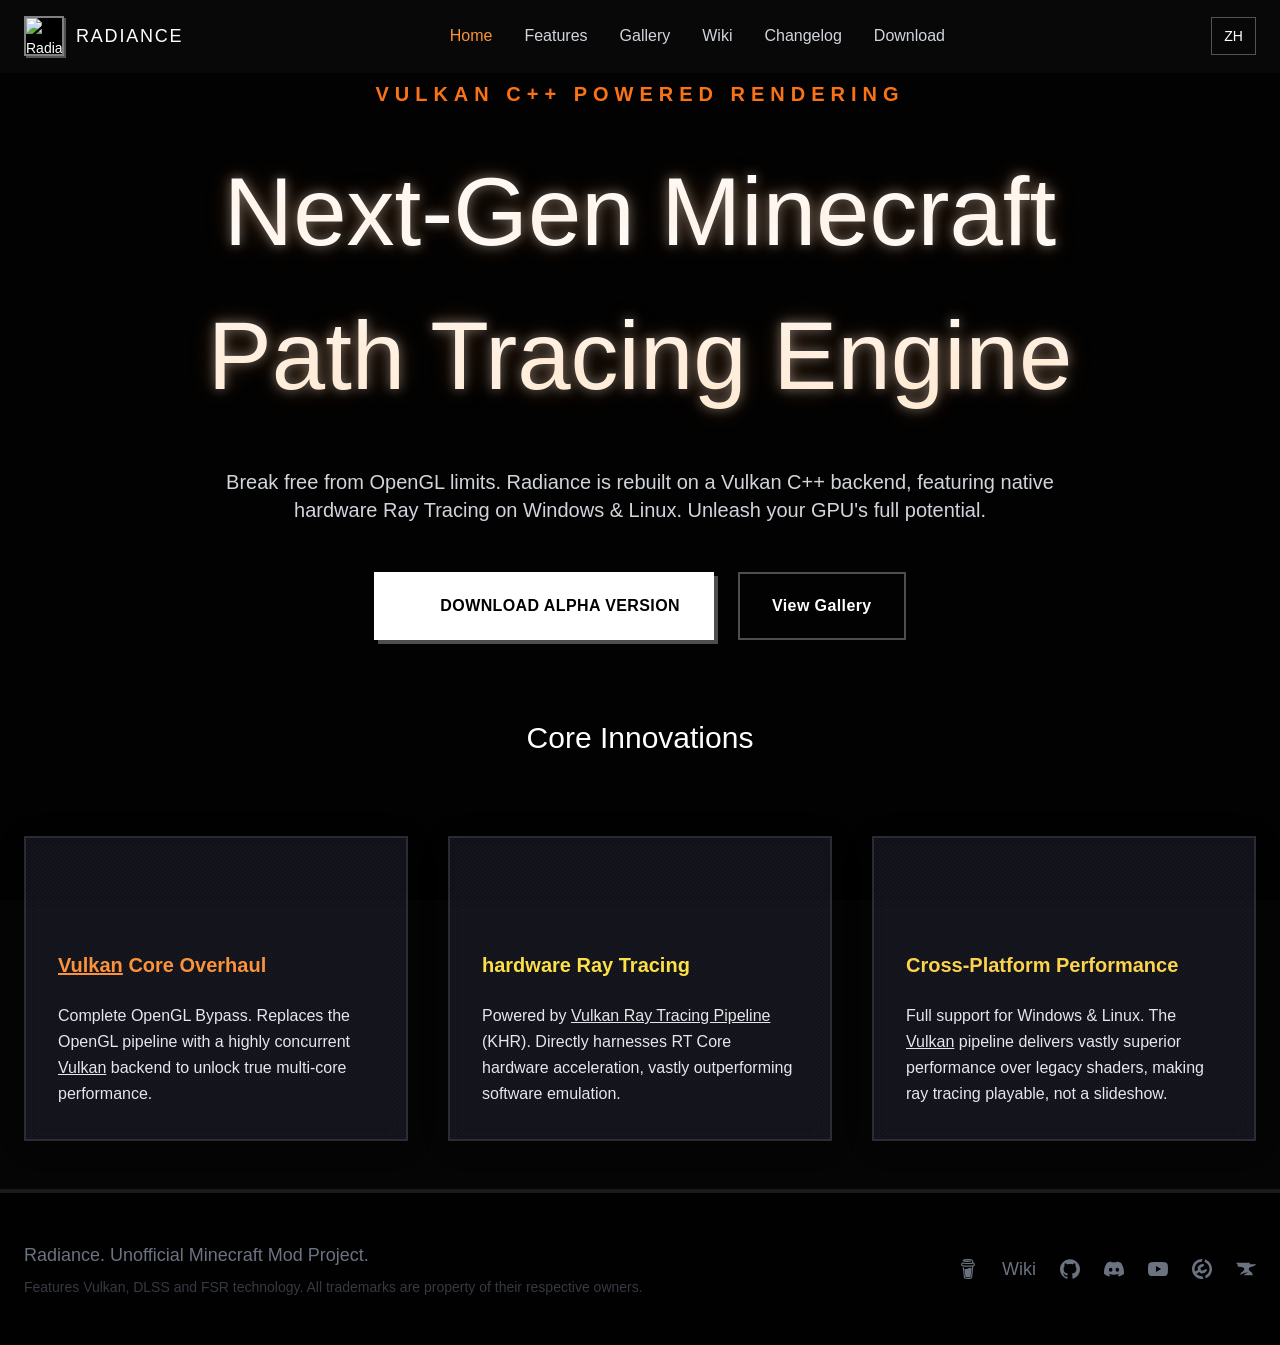
==== commit 5d12f292: "feat: single-row icon social links in footer (youtube/modrinth/curseforge)" ====
--- a/index.html
+++ b/index.html
@@ -499,7 +499,7 @@
                     <!-- CurseForge -->
                     <a href="https://www.curseforge.com/minecraft/mc-mods/radiance" target="_blank" rel="noopener noreferrer" class="btn-primary py-6 flex flex-col items-center justify-center group border-orange-500/50">
                         <span class="text-base mb-2 font-bold" data-i18n="download.curseforge.title"></span>
-                        <span class="text-sm text-gray-700 font-medium group-hover:text-black" data-i18n="download.windows_only.meta"></span>
+                        <span class="text-sm text-gray-700 font-medium group-hover:text-black" data-i18n="download.preview.meta"></span>
                     </a>
 
                     <!-- Modrinth Windows -->
@@ -560,11 +560,14 @@
                 <p data-i18n="footer.copyright">Radiance. Unofficial Minecraft Mod Project.</p>
                 <p class="text-sm mt-2 opacity-50" data-i18n="footer.credits">Features Vulkan, DLSS and FSR technology. All trademarks are property of their respective owners.</p>
             </div>
-            <div class="flex space-x-8">
-                <a href="https://buymeacoffee.com/radiance.mod" target="_blank" class="hover:text-orange-400" data-i18n="footer.sponsor">Sponsor</a>
+            <div class="flex items-center gap-6" style="flex-wrap:wrap;justify-content:center;">
+                <a href="https://buymeacoffee.com/radiance.mod" target="_blank" rel="noopener noreferrer" class="hover:text-orange-400" title="Sponsor" aria-label="Sponsor"><svg viewBox="0 0 24 24" fill="currentColor" width="20" height="20" aria-hidden="true"><path d="M20.216 6.415l-.132-.666c-.119-.598-.388-1.163-1.001-1.379-.197-.069-.42-.098-.57-.241-.152-.143-.196-.366-.231-.572-.065-.378-.125-.756-.192-1.133-.057-.325-.102-.69-.25-.987-.195-.4-.597-.634-.996-.788a5.723 5.723 0 00-.626-.194c-1-.263-2.05-.36-3.077-.416a25.834 25.834 0 00-3.7.062c-.915.083-1.88.184-2.75.5-.318.116-.646.256-.888.501-.297.302-.393.77-.177 1.146.154.267.415.456.692.58.36.162.737.284 1.123.366 1.075.238 2.189.331 3.287.37 1.218.05 2.437.01 3.65-.118.299-.033.598-.073.896-.119.352-.054.578-.513.474-.834-.124-.383-.457-.531-.834-.473-.466.074-.96.108-1.382.146-1.177.08-2.358.082-3.536.006a22.228 22.228 0 01-1.157-.107c-.086-.01-.18-.025-.258-.036-.243-.036-.484-.08-.724-.13-.111-.027-.111-.185 0-.212h.005c.277-.06.557-.108.838-.147h.002c.131-.009.263-.032.394-.048a25.076 25.076 0 013.426-.12c.674.019 1.347.067 2.017.144l.228.031c.267.04.533.088.798.145.392.085.895.113 1.07.542.055.137.08.288.111.431l.319 1.484a.237.237 0 01-.199.284h-.003c-.037.006-.075.01-.112.015a36.704 36.704 0 01-4.743.295 37.059 37.059 0 01-4.699-.304c-.14-.017-.293-.042-.417-.06-.326-.048-.649-.108-.973-.161-.393-.065-.768-.032-1.123.161-.29.16-.527.404-.675.701-.154.316-.199.66-.267 1-.069.34-.176.707-.135 1.056.087.753.613 1.365 1.37 1.502a39.69 39.69 0 0011.343.376.483.483 0 01.535.53l-.071.697-1.018 9.907c-.041.41-.047.832-.125 1.237-.122.637-.553 1.028-1.182 1.171-.577.131-1.165.2-1.756.205-.656.004-1.31-.025-1.966-.022-.699.004-1.556-.06-2.095-.58-.475-.458-.54-1.174-.605-1.793l-.731-7.013-.322-3.094c-.037-.351-.286-.695-.678-.678-.336.015-.718.3-.678.679l.228 2.185.949 9.112c.147 1.344 1.174 2.068 2.446 2.272.742.12 1.503.144 2.257.156.966.016 1.942.053 2.892-.122 1.408-.258 2.465-1.198 2.616-2.657.34-3.332.683-6.663 1.024-9.995l.215-2.087a.484.484 0 01.39-.426c.402-.078.787-.212 1.074-.518.455-.488.546-1.124.385-1.766zm-1.478.772c-.145.137-.363.201-.578.233-2.416.359-4.866.54-7.308.46-1.748-.06-3.477-.254-5.207-.498-.17-.024-.353-.055-.47-.18-.22-.236-.111-.71-.054-.995.052-.26.152-.609.463-.646.484-.057 1.046.148 1.526.22.577.088 1.156.159 1.737.212 2.48.226 5.002.19 7.472-.14.45-.06.899-.13 1.345-.21.399-.072.84-.206 1.08.206.166.281.188.657.162.974a.544.544 0 01-.169.364zm-6.159 3.9c-.862.37-1.84.788-3.109.788a5.884 5.884 0 01-1.569-.217l.877 9.004c.065.78.717 1.38 1.5 1.38 0 0 1.243.065 1.658.065.447 0 1.786-.065 1.786-.065.783 0 1.434-.6 1.499-1.38l.94-9.95a3.996 3.996 0 00-1.322-.238c-.826 0-1.491.284-2.26.613z"/></svg></a>
                 <a href="#docs" class="hover:text-orange-400">Wiki</a>
-                <a href="https://github.com/Minecraft-Radiance/Radiance" target="_blank" class="hover:text-orange-400">GitHub</a>
-                <a href="https://discord.gg/y4Uzf6acqk" target="_blank" class="hover:text-orange-400">Discord</a>
+                <a href="https://github.com/Minecraft-Radiance/Radiance" target="_blank" rel="noopener noreferrer" class="hover:text-orange-400" title="GitHub" aria-label="GitHub"><svg viewBox="0 0 24 24" fill="currentColor" width="20" height="20" aria-hidden="true"><path d="M12 .297c-6.63 0-12 5.373-12 12 0 5.303 3.438 9.8 8.205 11.385.6.113.82-.258.82-.577 0-.285-.01-1.04-.015-2.04-3.338.724-4.042-1.61-4.042-1.61C4.422 18.07 3.633 17.7 3.633 17.7c-1.087-.744.084-.729.084-.729 1.205.084 1.838 1.236 1.838 1.236 1.07 1.835 2.809 1.305 3.495.998.108-.776.417-1.305.76-1.605-2.665-.3-5.466-1.332-5.466-5.93 0-1.31.465-2.38 1.235-3.22-.135-.303-.54-1.523.105-3.176 0 0 1.005-.322 3.3 1.23.96-.267 1.98-.399 3-.405 1.02.006 2.04.138 3 .405 2.28-1.552 3.285-1.23 3.285-1.23.645 1.653.24 2.873.12 3.176.765.84 1.23 1.91 1.23 3.22 0 4.61-2.805 5.625-5.475 5.92.42.36.81 1.096.81 2.22 0 1.606-.015 2.896-.015 3.286 0 .315.21.69.825.57C20.565 22.092 24 17.592 24 12.297c0-6.627-5.373-12-12-12"/></svg></a>
+                <a href="https://discord.gg/y4Uzf6acqk" target="_blank" rel="noopener noreferrer" class="hover:text-orange-400" title="Discord" aria-label="Discord"><svg viewBox="0 0 24 24" fill="currentColor" width="20" height="20" aria-hidden="true"><path d="M20.317 4.3698a19.7913 19.7913 0 00-4.8851-1.5152.0741.0741 0 00-.0785.0371c-.211.3753-.4447.8648-.6083 1.2495-1.8447-.2762-3.68-.2762-5.4868 0-.1636-.3933-.4058-.8742-.6177-1.2495a.077.077 0 00-.0785-.037 19.7363 19.7363 0 00-4.8852 1.515.0699.0699 0 00-.0321.0277C.5334 9.0458-.319 13.5799.0992 18.0578a.0824.0824 0 00.0312.0561c2.0528 1.5076 4.0413 2.4228 5.9929 3.0294a.0777.0777 0 00.0842-.0276c.4616-.6304.8731-1.2952 1.226-1.9942a.076.076 0 00-.0416-.1057c-.6528-.2476-1.2743-.5495-1.8722-.8923a.077.077 0 01-.0076-.1277c.1258-.0943.2517-.1923.3718-.2914a.0743.0743 0 01.0776-.0105c3.9278 1.7933 8.18 1.7933 12.0614 0a.0739.0739 0 01.0785.0095c.1202.099.246.1981.3728.2924a.077.077 0 01-.0066.1276 12.2986 12.2986 0 01-1.873.8914.0766.0766 0 00-.0407.1067c.3604.698.7719 1.3628 1.225 1.9932a.076.076 0 00.0842.0286c1.961-.6067 3.9495-1.5219 6.0023-3.0294a.077.077 0 00.0313-.0552c.5004-5.177-.8382-9.6739-3.5485-13.6604a.061.061 0 00-.0312-.0286zM8.02 15.3312c-1.1825 0-2.1569-1.0857-2.1569-2.419 0-1.3332.9555-2.4189 2.157-2.4189 1.2108 0 2.1757 1.0952 2.1568 2.419 0 1.3332-.9555 2.4189-2.1569 2.4189zm7.9748 0c-1.1825 0-2.1569-1.0857-2.1569-2.419 0-1.3332.9554-2.4189 2.1569-2.4189 1.2108 0 2.1757 1.0952 2.1568 2.419 0 1.3332-.946 2.4189-2.1568 2.4189Z"/></svg></a>
+                <a href="https://www.youtube.com/@RadianceMod" target="_blank" rel="noopener noreferrer" class="hover:text-orange-400" title="YouTube" aria-label="YouTube"><svg viewBox="0 0 24 24" fill="currentColor" width="20" height="20" aria-hidden="true"><path d="M23.498 6.186a3.016 3.016 0 0 0-2.122-2.136C19.505 3.545 12 3.545 12 3.545s-7.505 0-9.377.505A3.017 3.017 0 0 0 .502 6.186C0 8.07 0 12 0 12s0 3.93.502 5.814a3.016 3.016 0 0 0 2.122 2.136c1.871.505 9.376.505 9.376.505s7.505 0 9.377-.505a3.015 3.015 0 0 0 2.122-2.136C24 15.93 24 12 24 12s0-3.93-.502-5.814zM9.545 15.568V8.432L15.818 12l-6.273 3.568z"/></svg></a>
+                <a href="https://modrinth.com/mod/radiance-mod-windows" target="_blank" rel="noopener noreferrer" class="hover:text-orange-400" title="Modrinth" aria-label="Modrinth"><svg viewBox="0 0 24 24" fill="currentColor" width="20" height="20" aria-hidden="true"><path d="M12.252.004a11.78 11.768 0 0 0-8.92 3.73 11 10.999 0 0 0-2.17 3.11 11.37 11.359 0 0 0-1.16 5.169c0 1.42.17 2.5.6 3.77.24.759.77 1.899 1.17 2.529a12.3 12.298 0 0 0 8.85 5.639c.44.05 2.54.07 2.76.02.2-.04.22.1-.26-1.7l-.36-1.37-1.01-.06a8.5 8.489 0 0 1-5.18-1.8 5.34 5.34 0 0 1-1.3-1.26c0-.05.34-.28.74-.5a37.572 37.545 0 0 1 2.88-1.629c.03 0 .5.45 1.06.98l1 .97 2.07-.43 2.06-.43 1.47-1.47c.8-.8 1.48-1.5 1.48-1.52 0-.09-.42-1.63-.46-1.7-.04-.06-.2-.03-1.02.18-.53.13-1.2.3-1.45.4l-.48.15-.53.53-.53.53-.93.1-.93.07-.52-.5a2.7 2.7 0 0 1-.96-1.7l-.13-.6.43-.57c.68-.9.68-.9 1.46-1.1.4-.1.65-.2.83-.33.13-.099.65-.579 1.14-1.069l.9-.9-.7-.7-.7-.7-1.95.54c-1.07.3-1.96.53-1.97.53-.03 0-2.23 2.48-2.63 2.97l-.29.35.28 1.03c.16.56.3 1.16.31 1.34l.03.3-.34.23c-.37.23-2.22 1.3-2.84 1.63-.36.2-.37.2-.44.1-.08-.1-.23-.6-.32-1.03-.18-.86-.17-2.75.02-3.73a8.84 8.839 0 0 1 7.9-6.93c.43-.03.77-.08.78-.1.06-.17.5-2.999.47-3.039-.01-.02-.1-.02-.2-.03Zm3.68.67c-.2 0-.3.1-.37.38-.06.23-.46 2.42-.46 2.52 0 .04.1.11.22.16a8.51 8.499 0 0 1 2.99 2 8.38 8.379 0 0 1 2.16 3.449 6.9 6.9 0 0 1 .4 2.8c0 1.07 0 1.27-.1 1.73a9.37 9.369 0 0 1-1.76 3.769c-.32.4-.98 1.06-1.37 1.38-.38.32-1.54 1.1-1.7 1.14-.1.03-.1.06-.07.26.03.18.64 2.56.7 2.78l.06.06a12.07 12.058 0 0 0 7.27-9.4c.13-.77.13-2.58 0-3.4a11.96 11.948 0 0 0-5.73-8.578c-.7-.42-2.05-1.06-2.25-1.06Z"/></svg></a>
+                <a href="https://www.curseforge.com/minecraft/mc-mods/radiance" target="_blank" rel="noopener noreferrer" class="hover:text-orange-400" title="CurseForge" aria-label="CurseForge"><svg viewBox="0 0 24 24" fill="currentColor" width="20" height="20" aria-hidden="true"><path d="M18.326 9.2145S23.2261 8.4418 24 6.1882h-7.5066V4.4H0l2.0318 2.3576V9.173s5.1267-.2665 7.1098 1.2372c2.7146 2.516-3.053 5.917-3.053 5.917L5.0995 19.6c1.5465-1.4726 4.494-3.3775 9.8983-3.2857-2.0565.65-4.1245 1.6651-5.7344 3.2857h10.9248l-1.0288-3.2726s-7.918-4.6688-.8336-7.1127z"/></svg></a>
             </div>
         </div>
     </footer>
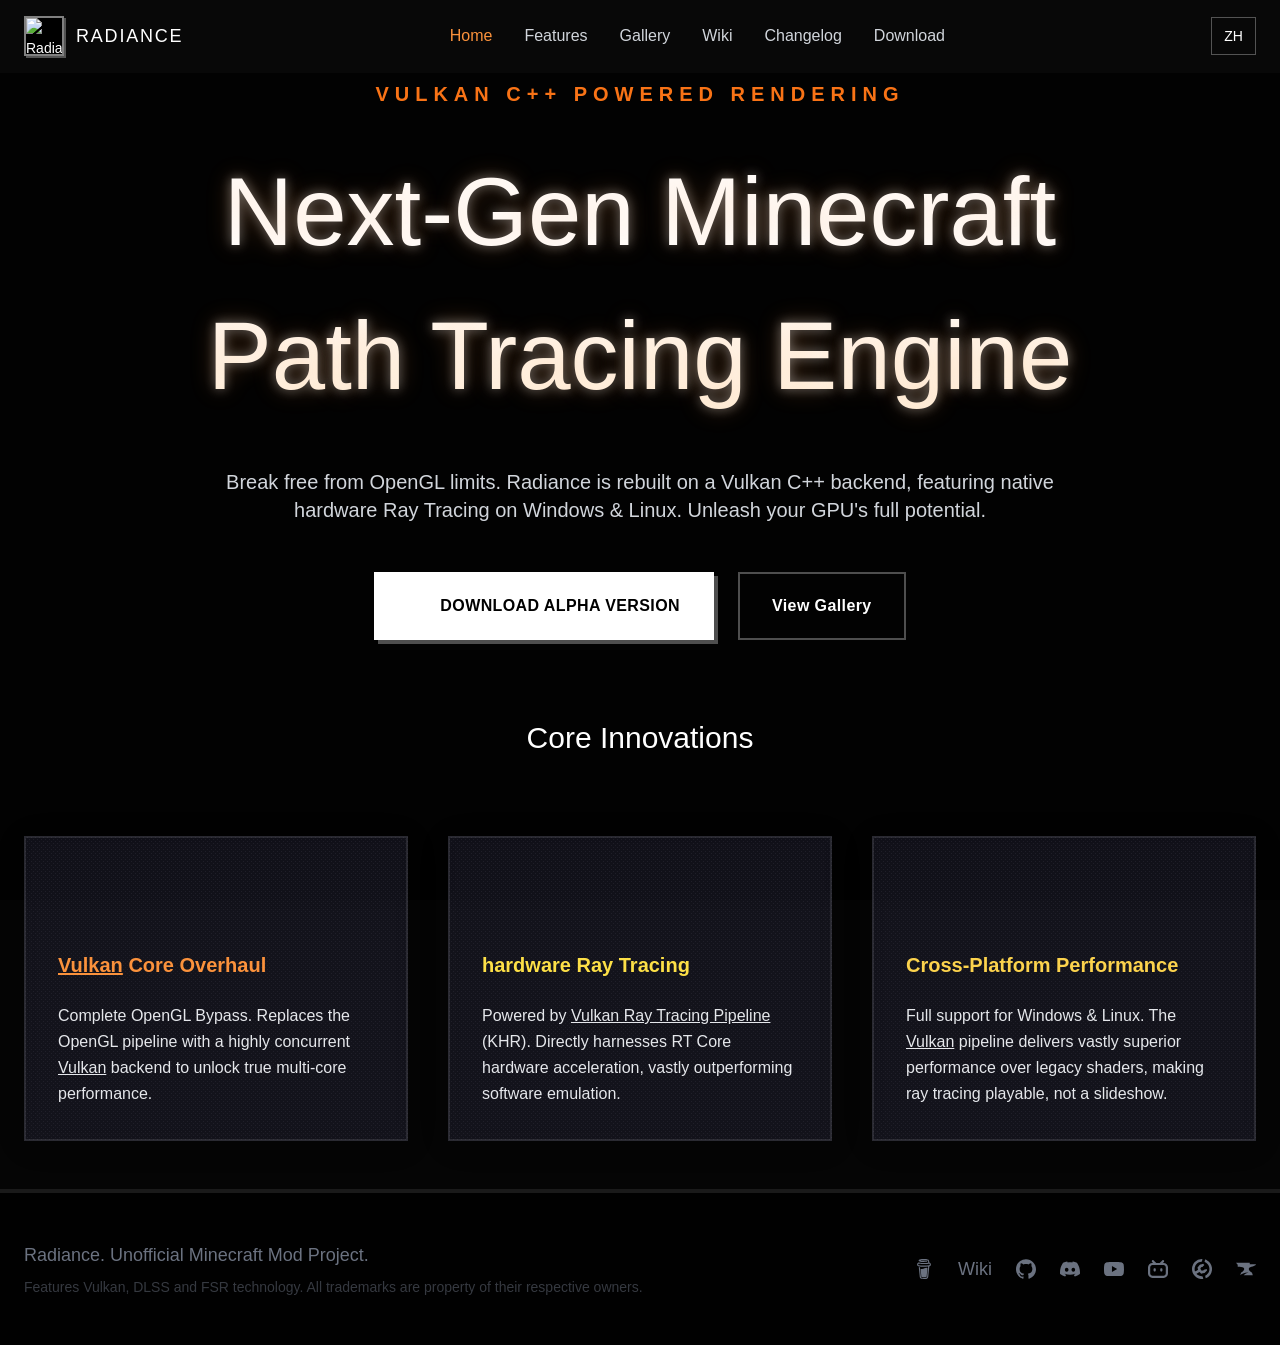
==== commit 5fc61988: "feat: add bilibili space link to footer, JSON-LD sameAs and llms docs" ====
--- a/index.html
+++ b/index.html
@@ -3,6 +3,7 @@
 <head>
     <meta charset="UTF-8">
     <meta name="viewport" content="width=device-width, initial-scale=1.0">
+    <meta name="theme-color" content="#0a0a0a">
     <title>Radiance - Minecraft Ray Tracing Mod</title>
     <link rel="icon" href="resources/logo-radiance.webp" type="image/webp">
     <meta name="description" content="Radiance - Next-Gen Minecraft Path Tracing engine mod. Rebuilt on Vulkan C++ backend, featuring native Hardware Ray Tracing support.">
@@ -30,9 +31,31 @@
       "@type": "SoftwareApplication",
       "name": "Radiance - Minecraft Ray Tracing Mod",
       "applicationCategory": "GameApplication",
+      "applicationSubCategory": "Game Mod",
       "operatingSystem": "Windows, Linux",
+      "softwareVersion": "0.1.6-alpha",
+      "inLanguage": ["en", "zh"],
       "description": "Next-Gen Minecraft Path Tracing engine mod. Rebuilt on Vulkan C++ backend, featuring native Hardware Ray Tracing support.",
       "url": "https://www.minecraft-radiance.com/",
+      "downloadUrl": [
+        "https://github.com/Minecraft-Radiance/Radiance/releases/tag/v0.1.6-alpha",
+        "https://www.curseforge.com/minecraft/mc-mods/radiance",
+        "https://modrinth.com/mod/radiance-mod-windows"
+      ],
+      "releaseNotes": "https://github.com/Minecraft-Radiance/Radiance/releases",
+      "author": {
+        "@type": "Organization",
+        "name": "Minecraft-Radiance",
+        "url": "https://github.com/Minecraft-Radiance/Radiance",
+        "sameAs": [
+          "https://github.com/Minecraft-Radiance/Radiance",
+          "https://discord.gg/y4Uzf6acqk",
+          "https://www.youtube.com/@RadianceMod",
+          "https://space.bilibili.com/3690995826821185",
+          "https://www.curseforge.com/minecraft/mc-mods/radiance",
+          "https://modrinth.com/mod/radiance-mod-windows"
+        ]
+      },
       "offers": {
         "@type": "Offer",
         "price": "0",
@@ -566,6 +589,7 @@
                 <a href="https://github.com/Minecraft-Radiance/Radiance" target="_blank" rel="noopener noreferrer" class="hover:text-orange-400" title="GitHub" aria-label="GitHub"><svg viewBox="0 0 24 24" fill="currentColor" width="20" height="20" aria-hidden="true"><path d="M12 .297c-6.63 0-12 5.373-12 12 0 5.303 3.438 9.8 8.205 11.385.6.113.82-.258.82-.577 0-.285-.01-1.04-.015-2.04-3.338.724-4.042-1.61-4.042-1.61C4.422 18.07 3.633 17.7 3.633 17.7c-1.087-.744.084-.729.084-.729 1.205.084 1.838 1.236 1.838 1.236 1.07 1.835 2.809 1.305 3.495.998.108-.776.417-1.305.76-1.605-2.665-.3-5.466-1.332-5.466-5.93 0-1.31.465-2.38 1.235-3.22-.135-.303-.54-1.523.105-3.176 0 0 1.005-.322 3.3 1.23.96-.267 1.98-.399 3-.405 1.02.006 2.04.138 3 .405 2.28-1.552 3.285-1.23 3.285-1.23.645 1.653.24 2.873.12 3.176.765.84 1.23 1.91 1.23 3.22 0 4.61-2.805 5.625-5.475 5.92.42.36.81 1.096.81 2.22 0 1.606-.015 2.896-.015 3.286 0 .315.21.69.825.57C20.565 22.092 24 17.592 24 12.297c0-6.627-5.373-12-12-12"/></svg></a>
                 <a href="https://discord.gg/y4Uzf6acqk" target="_blank" rel="noopener noreferrer" class="hover:text-orange-400" title="Discord" aria-label="Discord"><svg viewBox="0 0 24 24" fill="currentColor" width="20" height="20" aria-hidden="true"><path d="M20.317 4.3698a19.7913 19.7913 0 00-4.8851-1.5152.0741.0741 0 00-.0785.0371c-.211.3753-.4447.8648-.6083 1.2495-1.8447-.2762-3.68-.2762-5.4868 0-.1636-.3933-.4058-.8742-.6177-1.2495a.077.077 0 00-.0785-.037 19.7363 19.7363 0 00-4.8852 1.515.0699.0699 0 00-.0321.0277C.5334 9.0458-.319 13.5799.0992 18.0578a.0824.0824 0 00.0312.0561c2.0528 1.5076 4.0413 2.4228 5.9929 3.0294a.0777.0777 0 00.0842-.0276c.4616-.6304.8731-1.2952 1.226-1.9942a.076.076 0 00-.0416-.1057c-.6528-.2476-1.2743-.5495-1.8722-.8923a.077.077 0 01-.0076-.1277c.1258-.0943.2517-.1923.3718-.2914a.0743.0743 0 01.0776-.0105c3.9278 1.7933 8.18 1.7933 12.0614 0a.0739.0739 0 01.0785.0095c.1202.099.246.1981.3728.2924a.077.077 0 01-.0066.1276 12.2986 12.2986 0 01-1.873.8914.0766.0766 0 00-.0407.1067c.3604.698.7719 1.3628 1.225 1.9932a.076.076 0 00.0842.0286c1.961-.6067 3.9495-1.5219 6.0023-3.0294a.077.077 0 00.0313-.0552c.5004-5.177-.8382-9.6739-3.5485-13.6604a.061.061 0 00-.0312-.0286zM8.02 15.3312c-1.1825 0-2.1569-1.0857-2.1569-2.419 0-1.3332.9555-2.4189 2.157-2.4189 1.2108 0 2.1757 1.0952 2.1568 2.419 0 1.3332-.9555 2.4189-2.1569 2.4189zm7.9748 0c-1.1825 0-2.1569-1.0857-2.1569-2.419 0-1.3332.9554-2.4189 2.1569-2.4189 1.2108 0 2.1757 1.0952 2.1568 2.419 0 1.3332-.946 2.4189-2.1568 2.4189Z"/></svg></a>
                 <a href="https://www.youtube.com/@RadianceMod" target="_blank" rel="noopener noreferrer" class="hover:text-orange-400" title="YouTube" aria-label="YouTube"><svg viewBox="0 0 24 24" fill="currentColor" width="20" height="20" aria-hidden="true"><path d="M23.498 6.186a3.016 3.016 0 0 0-2.122-2.136C19.505 3.545 12 3.545 12 3.545s-7.505 0-9.377.505A3.017 3.017 0 0 0 .502 6.186C0 8.07 0 12 0 12s0 3.93.502 5.814a3.016 3.016 0 0 0 2.122 2.136c1.871.505 9.376.505 9.376.505s7.505 0 9.377-.505a3.015 3.015 0 0 0 2.122-2.136C24 15.93 24 12 24 12s0-3.93-.502-5.814zM9.545 15.568V8.432L15.818 12l-6.273 3.568z"/></svg></a>
+                <a href="https://space.bilibili.com/3690995826821185" target="_blank" rel="noopener noreferrer" class="hover:text-orange-400" title="Bilibili" aria-label="Bilibili"><svg viewBox="0 0 24 24" fill="currentColor" width="20" height="20" aria-hidden="true"><path d="M17.813 4.653h.854c1.51.054 2.769.578 3.773 1.574 1.004.995 1.524 2.249 1.56 3.76v7.36c-.036 1.51-.556 2.769-1.56 3.773s-2.262 1.524-3.773 1.56H5.333c-1.51-.036-2.769-.556-3.773-1.56S.036 18.858 0 17.347v-7.36c.036-1.511.556-2.765 1.56-3.76 1.004-.996 2.262-1.52 3.773-1.574h.774l-1.174-1.12a1.234 1.234 0 0 1-.373-.906c0-.356.124-.658.373-.907l.027-.027c.267-.249.573-.373.92-.373.347 0 .653.124.92.373L9.653 4.44c.071.071.134.142.187.213h4.267a.836.836 0 0 1 .16-.213l2.853-2.747c.267-.249.573-.373.92-.373.347 0 .662.151.929.4.267.249.391.551.391.907 0 .355-.124.657-.373.906zM5.333 7.24c-.746.018-1.373.276-1.88.773-.506.498-.769 1.13-.786 1.894v7.52c.017.764.28 1.395.786 1.893.507.498 1.134.756 1.88.773h13.334c.746-.017 1.373-.275 1.88-.773.506-.498.769-1.129.786-1.893v-7.52c-.017-.765-.28-1.396-.786-1.894-.507-.497-1.134-.755-1.88-.773zM8 11.107c.373 0 .684.124.933.373.25.249.383.569.4.96v1.173c-.017.391-.15.711-.4.96-.249.25-.56.374-.933.374s-.684-.125-.933-.374c-.25-.249-.383-.569-.4-.96V12.44c0-.373.129-.689.386-.947.258-.257.574-.386.947-.386zm8 0c.373 0 .684.124.933.373.25.249.383.569.4.96v1.173c-.017.391-.15.711-.4.96-.249.25-.56.374-.933.374s-.684-.125-.933-.374c-.25-.249-.383-.569-.4-.96V12.44c.017-.391.15-.711.4-.96.249-.249.56-.373.933-.373z"/></svg></a>
                 <a href="https://modrinth.com/mod/radiance-mod-windows" target="_blank" rel="noopener noreferrer" class="hover:text-orange-400" title="Modrinth" aria-label="Modrinth"><svg viewBox="0 0 24 24" fill="currentColor" width="20" height="20" aria-hidden="true"><path d="M12.252.004a11.78 11.768 0 0 0-8.92 3.73 11 10.999 0 0 0-2.17 3.11 11.37 11.359 0 0 0-1.16 5.169c0 1.42.17 2.5.6 3.77.24.759.77 1.899 1.17 2.529a12.3 12.298 0 0 0 8.85 5.639c.44.05 2.54.07 2.76.02.2-.04.22.1-.26-1.7l-.36-1.37-1.01-.06a8.5 8.489 0 0 1-5.18-1.8 5.34 5.34 0 0 1-1.3-1.26c0-.05.34-.28.74-.5a37.572 37.545 0 0 1 2.88-1.629c.03 0 .5.45 1.06.98l1 .97 2.07-.43 2.06-.43 1.47-1.47c.8-.8 1.48-1.5 1.48-1.52 0-.09-.42-1.63-.46-1.7-.04-.06-.2-.03-1.02.18-.53.13-1.2.3-1.45.4l-.48.15-.53.53-.53.53-.93.1-.93.07-.52-.5a2.7 2.7 0 0 1-.96-1.7l-.13-.6.43-.57c.68-.9.68-.9 1.46-1.1.4-.1.65-.2.83-.33.13-.099.65-.579 1.14-1.069l.9-.9-.7-.7-.7-.7-1.95.54c-1.07.3-1.96.53-1.97.53-.03 0-2.23 2.48-2.63 2.97l-.29.35.28 1.03c.16.56.3 1.16.31 1.34l.03.3-.34.23c-.37.23-2.22 1.3-2.84 1.63-.36.2-.37.2-.44.1-.08-.1-.23-.6-.32-1.03-.18-.86-.17-2.75.02-3.73a8.84 8.839 0 0 1 7.9-6.93c.43-.03.77-.08.78-.1.06-.17.5-2.999.47-3.039-.01-.02-.1-.02-.2-.03Zm3.68.67c-.2 0-.3.1-.37.38-.06.23-.46 2.42-.46 2.52 0 .04.1.11.22.16a8.51 8.499 0 0 1 2.99 2 8.38 8.379 0 0 1 2.16 3.449 6.9 6.9 0 0 1 .4 2.8c0 1.07 0 1.27-.1 1.73a9.37 9.369 0 0 1-1.76 3.769c-.32.4-.98 1.06-1.37 1.38-.38.32-1.54 1.1-1.7 1.14-.1.03-.1.06-.07.26.03.18.64 2.56.7 2.78l.06.06a12.07 12.058 0 0 0 7.27-9.4c.13-.77.13-2.58 0-3.4a11.96 11.948 0 0 0-5.73-8.578c-.7-.42-2.05-1.06-2.25-1.06Z"/></svg></a>
                 <a href="https://www.curseforge.com/minecraft/mc-mods/radiance" target="_blank" rel="noopener noreferrer" class="hover:text-orange-400" title="CurseForge" aria-label="CurseForge"><svg viewBox="0 0 24 24" fill="currentColor" width="20" height="20" aria-hidden="true"><path d="M18.326 9.2145S23.2261 8.4418 24 6.1882h-7.5066V4.4H0l2.0318 2.3576V9.173s5.1267-.2665 7.1098 1.2372c2.7146 2.516-3.053 5.917-3.053 5.917L5.0995 19.6c1.5465-1.4726 4.494-3.3775 9.8983-3.2857-2.0565.65-4.1245 1.6651-5.7344 3.2857h10.9248l-1.0288-3.2726s-7.918-4.6688-.8336-7.1127z"/></svg></a>
             </div>
